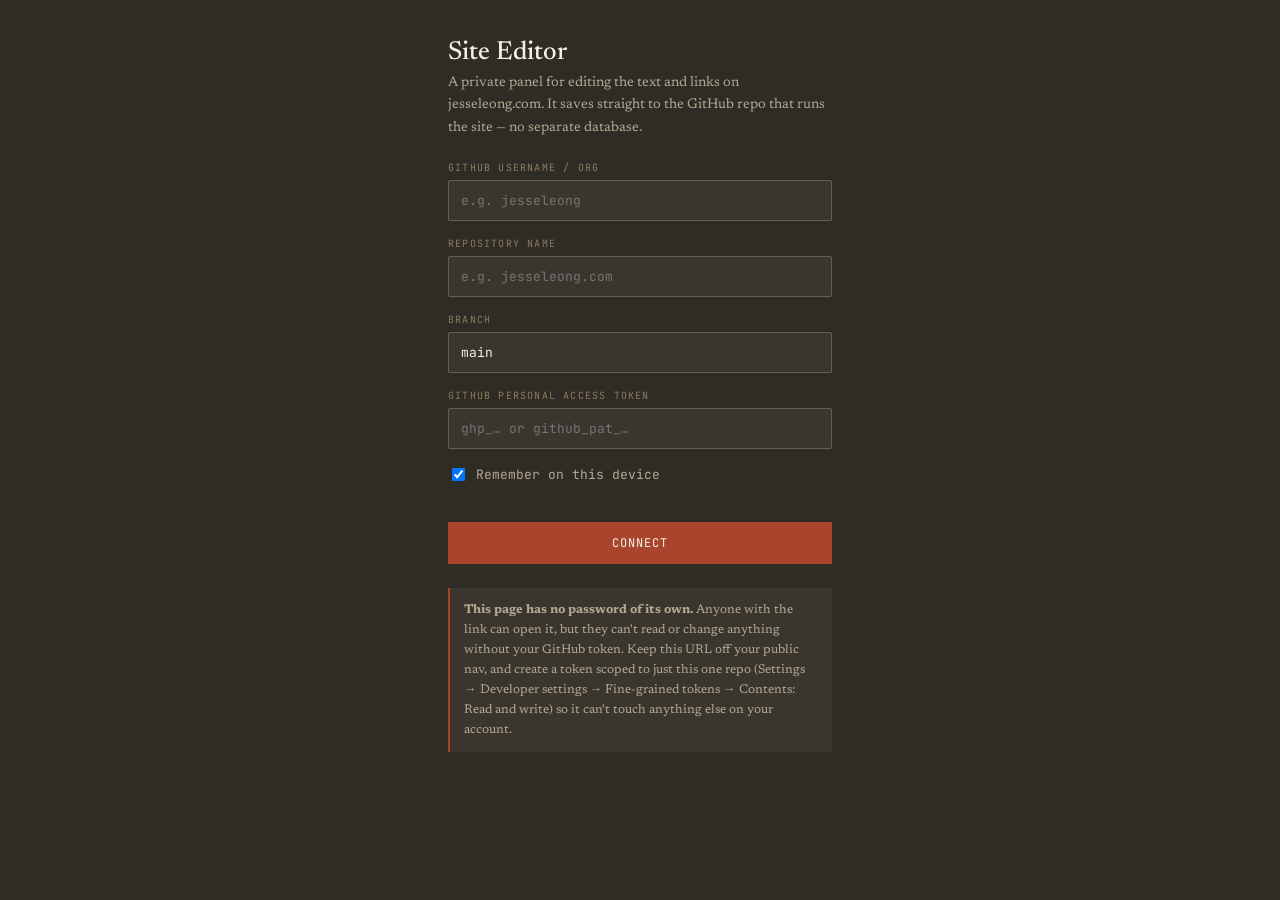
==== index.html @ 160609a4 "Add files via upload" ====
<!DOCTYPE html>
<html lang="en">
<head>
<meta charset="UTF-8">
<meta name="viewport" content="width=device-width, initial-scale=1, viewport-fit=cover">
<title>Jesse L &mdash; Site Editor</title>
<meta name="theme-color" content="#2f2c26">
<meta name="description" content="Private admin panel for jesseleong.com">
<meta name="robots" content="noindex, nofollow">

<link rel="manifest" href="manifest.webmanifest">
<link rel="apple-touch-icon" href="apple-touch-icon.png">
<link rel="icon" href="icon-192.png">
<meta name="apple-mobile-web-app-capable" content="yes">
<meta name="apple-mobile-web-app-status-bar-style" content="black-translucent">
<meta name="apple-mobile-web-app-title" content="Site Editor">

<link href="https://fonts.googleapis.com/css2?family=JetBrains+Mono:wght@400;500;600&family=Newsreader:ital,wght@0,400;0,500;1,400;1,500&display=swap" rel="stylesheet">

<style>
  :root{
    --ink:#f3efe4;
    --paper:#2f2c26;
    --paper-raised:#3a362e;
    --crimson:#a8452c;
    --stone:#8c7b60;
    --line:rgba(243,239,228,0.12);
    --line-strong:rgba(243,239,228,0.22);
    --muted:#b3a892;
    --good:#7a9a6b;
    --bad:#c1543a;
  }
  *{box-sizing:border-box;}
  html,body{margin:0; padding:0;}
  body{
    background:var(--paper);
    color:var(--ink);
    font-family:'Newsreader', serif;
    -webkit-font-smoothing:antialiased;
    padding-bottom:calc(48px + env(safe-area-inset-bottom));
  }
  .mono{font-family:'JetBrains Mono', monospace; letter-spacing:0.03em;}

  header{
    position:sticky; top:0; z-index:20;
    background:var(--paper);
    border-bottom:1px solid var(--line-strong);
    padding:calc(14px + env(safe-area-inset-top)) 18px 14px;
    display:flex; align-items:center; justify-content:space-between; gap:12px;
  }
  header .brand{
    font-size:15px; letter-spacing:0.02em;
  }
  header .brand small{
    display:block; font-family:'JetBrains Mono', monospace; font-size:10px;
    letter-spacing:0.14em; text-transform:uppercase; color:var(--stone); margin-top:2px;
  }
  #publishBtn{
    font-family:'JetBrains Mono', monospace; font-size:11px; letter-spacing:0.08em;
    text-transform:uppercase; background:var(--crimson); color:var(--ink);
    border:none; padding:11px 16px; cursor:pointer; white-space:nowrap;
  }
  #publishBtn:disabled{opacity:0.4; cursor:default;}
  #publishBtn.dirty{box-shadow:0 0 0 2px rgba(168,69,44,0.4);}

  main{max-width:640px; margin:0 auto; padding:20px 18px 40px;}

  .statusbar{
    font-family:'JetBrains Mono', monospace; font-size:11px; color:var(--muted);
    padding:10px 18px; border-bottom:1px solid var(--line);
    display:flex; align-items:center; gap:8px; flex-wrap:wrap;
  }
  .dot{width:7px; height:7px; border-radius:50%; background:var(--stone); flex:0 0 auto;}
  .dot.ok{background:var(--good);}
  .dot.err{background:var(--bad);}
  .statusbar a{color:var(--muted);}

  /* connect screen */
  #connect{max-width:420px; margin:40px auto; padding:0 18px;}
  #connect h1{font-size:26px; font-weight:500; margin:0 0 6px;}
  #connect p{color:var(--muted); font-size:14px; line-height:1.6; margin:0 0 22px;}
  label{display:block; font-family:'JetBrains Mono', monospace; font-size:10px;
    letter-spacing:0.12em; text-transform:uppercase; color:var(--stone); margin:16px 0 6px;}
  input[type=text], input[type=password], textarea{
    width:100%; background:var(--paper-raised); border:1px solid var(--line-strong);
    color:var(--ink); font-family:'JetBrains Mono', monospace; font-size:13px;
    padding:11px 12px; border-radius:2px;
  }
  input:focus, textarea:focus{outline:none; border-color:var(--crimson);}
  textarea{font-family:'Newsreader', serif; font-size:15px; line-height:1.5; resize:vertical; min-height:70px;}
  .checkrow{display:flex; align-items:center; gap:8px; margin:16px 0;}
  .checkrow label{margin:0; text-transform:none; letter-spacing:0; font-size:13px; color:var(--muted);}
  .btn-primary{
    width:100%; font-family:'JetBrains Mono', monospace; font-size:12px; letter-spacing:0.08em;
    text-transform:uppercase; background:var(--crimson); color:var(--ink);
    border:none; padding:13px 16px; cursor:pointer; margin-top:22px;
  }
  .btn-primary:disabled{opacity:0.5;}
  .btn-ghost{
    width:100%; font-family:'JetBrains Mono', monospace; font-size:11px; letter-spacing:0.06em;
    background:transparent; color:var(--muted); border:1px solid var(--line-strong);
    padding:10px 16px; cursor:pointer; margin-top:10px;
  }
  .notice{
    font-size:12.5px; line-height:1.6; color:var(--muted); background:var(--paper-raised);
    border-left:2px solid var(--crimson); padding:12px 14px; margin-top:24px;
  }
  .connect-error{color:var(--bad); font-size:12.5px; margin-top:10px; font-family:'JetBrains Mono', monospace; display:none;}

  /* editor sections */
  details{border-bottom:1px solid var(--line); padding:16px 0;}
  details:first-of-type{padding-top:0;}
  summary{
    cursor:pointer; list-style:none; display:flex; align-items:center; justify-content:space-between;
    font-size:19px; font-weight:500;
  }
  summary::-webkit-details-marker{display:none;}
  summary .eyebrow{
    font-family:'JetBrains Mono', monospace; font-size:10px; letter-spacing:0.14em;
    text-transform:uppercase; color:var(--crimson); display:block; margin-bottom:4px;
  }
  summary .chev{font-family:'JetBrains Mono', monospace; color:var(--stone); font-size:14px; transition:transform .2s;}
  details[open] summary .chev{transform:rotate(90deg);}

  .field{margin-bottom:14px;}
  .field .flabel{
    font-family:'JetBrains Mono', monospace; font-size:10px; letter-spacing:0.1em;
    text-transform:uppercase; color:var(--stone); margin-bottom:6px; display:block;
  }
  .item-block{
    border:1px solid var(--line); padding:14px; margin:14px 0; background:rgba(243,239,228,0.02);
  }
  .item-block .item-title{
    font-family:'JetBrains Mono', monospace; font-size:11px; letter-spacing:0.08em;
    color:var(--muted); margin-bottom:10px; text-transform:uppercase;
  }
  .two-col{display:grid; grid-template-columns:1fr 1fr; gap:10px;}
  @media (max-width:480px){.two-col{grid-template-columns:1fr;}}

  .hint{font-size:11.5px; color:var(--muted); margin-top:20px; line-height:1.6;}
  .hint a{color:var(--ink);}

  #toast{
    position:fixed; left:50%; bottom:calc(20px + env(safe-area-inset-bottom));
    transform:translate(-50%, 20px); opacity:0;
    background:var(--ink); color:var(--paper); font-family:'JetBrains Mono', monospace;
    font-size:12px; padding:12px 18px; border-radius:2px; transition:all .25s; z-index:50;
    max-width:90vw; text-align:center;
  }
  #toast.show{transform:translate(-50%,0); opacity:1;}
  #toast.err{background:var(--bad); color:var(--ink);}

  .hidden{display:none !important;}
</style>
</head>
<body>

<div id="connect">
  <h1>Site Editor</h1>
  <p>A private panel for editing the text and links on jesseleong.com. It saves straight to the GitHub repo that runs the site &mdash; no separate database.</p>

  <label for="tOwner">GitHub username / org</label>
  <input type="text" id="tOwner" autocomplete="off" autocapitalize="off" spellcheck="false" placeholder="e.g. jesseleong">

  <label for="tRepo">Repository name</label>
  <input type="text" id="tRepo" autocomplete="off" autocapitalize="off" spellcheck="false" placeholder="e.g. jesseleong.com">

  <label for="tBranch">Branch</label>
  <input type="text" id="tBranch" autocomplete="off" autocapitalize="off" spellcheck="false" value="main">

  <label for="tToken">GitHub personal access token</label>
  <input type="password" id="tToken" autocomplete="off" spellcheck="false" placeholder="ghp_&hellip; or github_pat_&hellip;">

  <div class="checkrow">
    <input type="checkbox" id="tRemember" checked>
    <label for="tRemember">Remember on this device</label>
  </div>

  <button class="btn-primary" id="connectBtn">Connect</button>
  <div class="connect-error" id="connectError"></div>

  <div class="notice">
    <strong>This page has no password of its own.</strong> Anyone with the link can open it, but they can't read or change anything without your GitHub token. Keep this URL off your public nav, and create a token scoped to just this one repo (Settings &rarr; Developer settings &rarr; Fine-grained tokens &rarr; Contents: Read and write) so it can't touch anything else on your account.
  </div>
</div>

<header id="appHeader" class="hidden">
  <div class="brand">Site Editor<small id="repoLabel"></small></div>
  <button id="publishBtn" disabled>Publish</button>
</header>
<div class="statusbar hidden" id="statusbar">
  <span class="dot" id="statusDot"></span>
  <span id="statusText">Loading&hellip;</span>
  <span style="margin-left:auto"><a href="https://jesseleong.com/" target="_blank" rel="noopener">View live site &rarr;</a></span>
</div>

<main id="editor" class="hidden"></main>

<div id="toast"></div>

<script src="fields.js"></script>
<script src="app.js"></script>
</body>
</html>
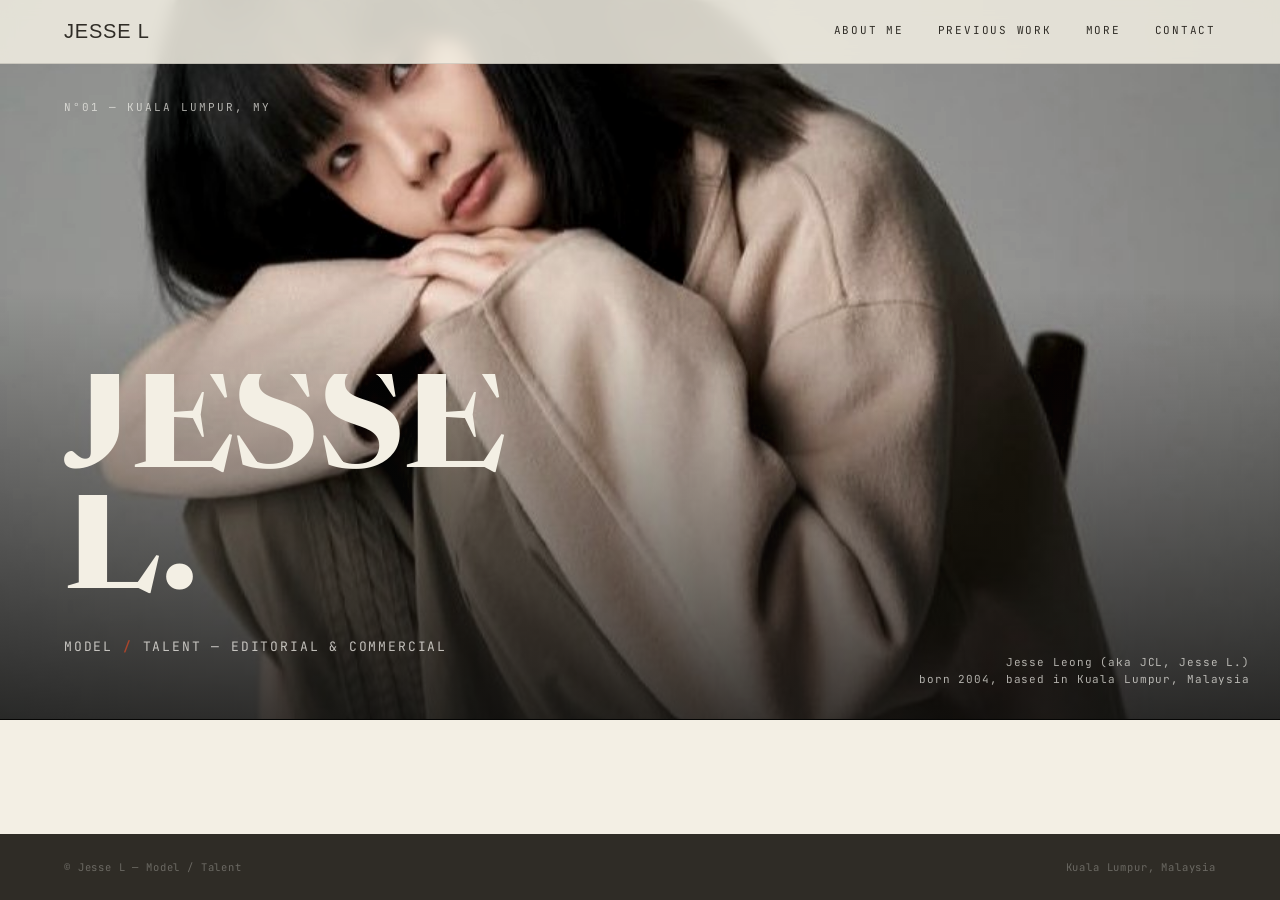
==== commit 9d0d7c95: "Add files via upload" ====
--- a/index.html
+++ b/index.html
@@ -2,203 +2,839 @@
 <html lang="en">
 <head>
 <meta charset="UTF-8">
-<meta name="viewport" content="width=device-width, initial-scale=1, viewport-fit=cover">
-<title>Jesse L &mdash; Site Editor</title>
-<meta name="theme-color" content="#2f2c26">
-<meta name="description" content="Private admin panel for jesseleong.com">
-<meta name="robots" content="noindex, nofollow">
-
-<link rel="manifest" href="manifest.webmanifest">
-<link rel="apple-touch-icon" href="apple-touch-icon.png">
-<link rel="icon" href="icon-192.png">
-<meta name="apple-mobile-web-app-capable" content="yes">
-<meta name="apple-mobile-web-app-status-bar-style" content="black-translucent">
-<meta name="apple-mobile-web-app-title" content="Site Editor">
-
-<link href="https://fonts.googleapis.com/css2?family=JetBrains+Mono:wght@400;500;600&family=Newsreader:ital,wght@0,400;0,500;1,400;1,500&display=swap" rel="stylesheet">
-
+<meta name="viewport" content="width=device-width, initial-scale=1.0, viewport-fit=cover">
+<title>Jesse L — Model / Talent</title>
+<link rel="preconnect" href="https://fonts.googleapis.com">
+<link rel="preconnect" href="https://fonts.gstatic.com" crossorigin>
+<link href="https://fonts.googleapis.com/css2?family=Anton&family=JetBrains+Mono:wght@400;500;600&family=Newsreader:ital,wght@0,400;0,500;1,400;1,500&display=swap" rel="stylesheet">
 <style>
   :root{
     --ink:#f3efe4;
+    --ink-2:#eae3d3;
     --paper:#2f2c26;
-    --paper-raised:#3a362e;
+    --paper-dim:#6f6a5c;
     --crimson:#a8452c;
     --stone:#8c7b60;
-    --line:rgba(243,239,228,0.12);
-    --line-strong:rgba(243,239,228,0.22);
-    --muted:#b3a892;
-    --good:#7a9a6b;
-    --bad:#c1543a;
-  }
-  *{box-sizing:border-box;}
-  html,body{margin:0; padding:0;}
+    --line:rgba(47,44,38,0.14);
+    --line-strong:rgba(47,44,38,0.26);
+    --muted:#948d7c;
+    --ease:cubic-bezier(.22,.61,.36,1);
+  }
+  *{margin:0;padding:0;box-sizing:border-box;}
+  html{scroll-behavior:smooth;}
+  section[id]{scroll-margin-top:90px;}
   body{
+    background:var(--ink);
+    color:var(--paper);
+    font-family:'Newsreader', serif;
+    overflow-x:hidden;
+    -webkit-font-smoothing:antialiased;
+    /* 短页面时最后一个区块撑满屏幕，手机上不会露出底部空白 */
+    min-height:100vh;
+    display:flex;
+    flex-direction:column;
+  }
+  body > section:last-of-type:not(.hero){flex:1 0 auto;}
+  ::selection{background:var(--crimson);color:var(--ink);}
+
+  a{color:inherit;text-decoration:none;}
+  img{display:block;max-width:100%;}
+
+  .mono{font-family:'JetBrains Mono', monospace; letter-spacing:0.03em;}
+  .display{font-family:'Anton', sans-serif; text-transform:uppercase; font-weight:400;}
+
+  .eyebrow{
+    font-family:'JetBrains Mono', monospace;
+    font-size:11px;
+    letter-spacing:0.22em;
+    text-transform:uppercase;
+    color:var(--stone);
+    display:flex;
+    align-items:center;
+    gap:10px;
+  }
+  .eyebrow::before{
+    content:"";
+    width:22px;height:1px;background:var(--stone);
+    display:inline-block;
+  }
+
+  /* ---------- NAV ---------- */
+  header{
+    position:fixed; top:0; left:0; right:0; z-index:100;
+    display:flex; align-items:center; justify-content:space-between;
+    padding:20px 5vw;
+    background:rgba(243,239,228,0.86);
+    backdrop-filter:blur(8px);
+    -webkit-backdrop-filter:blur(8px);
+    border-bottom:1px solid var(--line);
+  }
+  .logo{
+    font-family:'Anton', sans-serif;
+    font-size:20px;
+    letter-spacing:0.04em;
+    color:var(--paper);
+  }
+  nav{display:flex; gap:34px;}
+  nav a{
+    font-family:'JetBrains Mono', monospace;
+    font-size:11px;
+    letter-spacing:0.16em;
+    text-transform:uppercase;
+    color:var(--paper);
+    padding-bottom:3px;
+    border-bottom:1px solid transparent;
+    transition:border-color .3s var(--ease);
+  }
+  nav a:hover{border-color:var(--paper);}
+  .nav-toggle{display:none;}
+
+  /* ---------- HERO ---------- */
+  .hero{
+    position:relative;
+    min-height:100vh;
+    border-bottom:1px solid var(--line);
+    background:#000;
+    overflow:hidden;
+  }
+  .hero-text{
+    position:absolute; inset:0;
+    display:flex;
+    flex-direction:column;
+    justify-content:flex-end;
+    padding:0 5vw 100px;
+    z-index:3;
+  }
+  .hero-frame-tag{
+    position:absolute;
+    top:100px; left:5vw;
+    font-family:'JetBrains Mono', monospace;
+    font-size:11px;
+    letter-spacing:0.18em;
+    color:rgba(244,242,236,0.7);
+    opacity:0;
+    z-index:3;
+  }
+  .hero h1{
+    font-size:clamp(56px, 11vw, 148px);
+    line-height:0.86;
+    letter-spacing:-0.01em;
+    color:var(--ink);
+  }
+  .hero h1 span{
+    display:block;
+    overflow:hidden;
+  }
+  .hero h1 span em{
+    display:block;
+    font-style:normal;
+    transform:translateY(110%);
+    transition:transform 1s var(--ease);
+  }
+  .hero .role{
+    margin-top:22px;
+    font-family:'JetBrains Mono', monospace;
+    font-size:13px;
+    letter-spacing:0.14em;
+    text-transform:uppercase;
+    color:rgba(244,242,236,0.75);
+    opacity:0;
+    transform:translateY(14px);
+    transition:opacity .8s var(--ease) .6s, transform .8s var(--ease) .6s;
+  }
+  .hero .role b{color:var(--crimson); font-weight:600;}
+  .hero.loaded .role{opacity:1; transform:none;}
+  .hero.loaded .hero-frame-tag{opacity:1; transition:opacity 1s var(--ease) 1.1s;}
+  .hero.loaded h1 span em{transform:translateY(0);}
+
+  .hero-media{
+    position:absolute; inset:0;
+    overflow:hidden;
+    background:#000;
+  }
+  .hero-media img{
+    position:absolute; inset:0;
+    width:100%; height:100%; object-fit:cover;
+    object-position:center 20%;
+    transform:scale(1.1);
+    filter:grayscale(12%) contrast(1.03);
+    opacity:0;
+    transition:opacity 1.4s ease, transform 7s ease-out;
+  }
+  .hero-media img.is-active{opacity:1; transform:scale(1); z-index:1;}
+  .hero-media::after{
+    content:"";
+    position:absolute; inset:0;
+    background:linear-gradient(180deg, rgba(14,14,13,0) 40%, rgba(14,14,13,0.78) 100%);
+    pointer-events:none;
+    z-index:2;
+  }
+  .hero-caption{
+    position:absolute; bottom:30px; right:30px;
+    font-family:'JetBrains Mono', monospace;
+    font-size:11px; letter-spacing:0.08em; line-height:1.6;
+    color:rgba(244,242,236,0.7);
+    text-align:right;
+    z-index:3;
+  }
+
+  .scroll-cue{
+    position:absolute; bottom:34px; left:5vw;
+    display:flex; align-items:center; gap:10px;
+    font-family:'JetBrains Mono', monospace;
+    font-size:10px; letter-spacing:0.18em; text-transform:uppercase;
+    color:var(--muted);
+  }
+  .scroll-cue .line{
+    width:1px; height:34px; background:var(--line-strong);
+    position:relative; overflow:hidden;
+  }
+  .scroll-cue .line::after{
+    content:""; position:absolute; top:-100%; left:0; width:100%; height:100%;
+    background:var(--crimson);
+    animation:scrollpulse 2.2s ease-in-out infinite;
+  }
+  @keyframes scrollpulse{
+    0%{top:-100%;} 60%{top:100%;} 100%{top:100%;}
+  }
+
+  /* ---------- SECTION shell ---------- */
+  section{
+    padding:150px 5vw;
+    position:relative;
+    border-bottom:1px solid var(--line);
+  }
+  .reveal{
+    opacity:0; transform:translateY(28px);
+    transition:opacity .9s var(--ease), transform .9s var(--ease);
+  }
+  .reveal.in{opacity:1; transform:none;}
+
+  .section-head{
+    display:flex; justify-content:space-between; align-items:flex-end;
+    margin-bottom:64px; gap:40px; flex-wrap:wrap;
+  }
+  .section-head h2{
+    font-family:'Anton', sans-serif;
+    font-size:clamp(38px, 5vw, 64px);
+    line-height:1;
+    text-transform:uppercase;
+    margin-top:14px;
+  }
+  .section-head p{
+    max-width:340px;
+    font-family:'JetBrains Mono', monospace;
+    font-size:12px; line-height:1.7; color:var(--muted);
+  }
+
+  /* ---------- ABOUT ---------- */
+  .about-grid{
+    display:grid;
+    grid-template-columns:0.85fr 1.15fr;
+    gap:70px;
+    align-items:start;
+  }
+  .about-portrait{
+    position:relative;
+    aspect-ratio:3/4;
+    overflow:hidden;
+    background:#000;
+  }
+  .about-portrait img{
+    width:100%; height:100%; object-fit:cover;
+    filter:grayscale(10%);
+  }
+  .about-portrait .corner{
+    position:absolute; width:22px; height:22px;
+    border:1px solid var(--paper); opacity:.7;
+  }
+  .about-portrait .tl{top:14px; left:14px; border-right:none; border-bottom:none;}
+  .about-portrait .br{bottom:14px; right:14px; border-left:none; border-top:none;}
+
+  .about-copy p{
+    font-size:20px;
+    line-height:1.65;
+    color:var(--paper);
+    font-weight:400;
+    max-width:56ch;
+  }
+  .about-copy p + p{margin-top:22px;}
+  .about-copy .drop{
+    font-family:'Anton', sans-serif;
+    font-size:60px;
+    float:left;
+    line-height:0.8;
+    padding-right:10px;
+    padding-top:6px;
+    color:var(--crimson);
+  }
+
+  .stat-card{
+    margin-top:52px;
+    border-top:1px solid var(--line-strong);
+  }
+  .stat-row{
+    display:flex; justify-content:space-between;
+    padding:16px 0;
+    border-bottom:1px solid var(--line);
+    font-family:'JetBrains Mono', monospace;
+  }
+  .stat-row .k{font-size:11px; letter-spacing:0.16em; text-transform:uppercase; color:var(--muted);}
+  .stat-row .v{font-size:15px; color:var(--paper); font-weight:500;}
+  .stat-card-label{
+    font-family:'JetBrains Mono', monospace;
+    font-size:11px; letter-spacing:0.16em; text-transform:uppercase;
+    color:var(--stone); margin-bottom:2px;
+  }
+
+  /* ---------- PORTFOLIO SERIES ---------- */
+  .series{margin-bottom:130px;}
+  .series:last-child{margin-bottom:0;}
+  .series-head{
+    display:flex; align-items:baseline; gap:22px; margin-bottom:34px;
+    flex-wrap:wrap;
+  }
+  .series-num{
+    font-family:'JetBrains Mono', monospace;
+    font-size:13px; color:var(--crimson); letter-spacing:0.1em;
+  }
+  .series-title{
+    font-family:'Anton', sans-serif;
+    font-size:clamp(26px,3.4vw,40px);
+    text-transform:uppercase;
+  }
+  .series-desc{
+    font-family:'JetBrains Mono', monospace;
+    font-size:12px; color:var(--muted); max-width:420px; margin-left:auto;
+    line-height:1.6;
+  }
+
+  .gallery{
+    display:grid;
+    gap:14px;
+  }
+  .g3{grid-template-columns:repeat(3,1fr);}
+  .g4{grid-template-columns:repeat(4,1fr);}
+  .g2{grid-template-columns:repeat(2,1fr);}
+
+  .frame{
+    position:relative;
+    overflow:hidden;
+    background:#000;
+    cursor:pointer;
+  }
+  .frame img{
+    width:100%; height:100%; object-fit:cover;
+    transition:transform 1s var(--ease), filter .6s ease;
+    filter:saturate(0.94);
+  }
+  .frame:hover img{transform:scale(1.045); filter:saturate(1.05);}
+  .frame .fnum{
+    position:absolute; bottom:12px; left:12px;
+    font-family:'JetBrains Mono', monospace;
+    font-size:10px; letter-spacing:0.1em; color:var(--paper);
+    opacity:0; transform:translateY(6px);
+    transition:opacity .35s ease, transform .35s ease;
+    background:rgba(14,14,13,0.55);
+    padding:4px 8px;
+  }
+  .frame:hover .fnum{opacity:1; transform:none;}
+  .frame .corner-mark{
+    position:absolute; inset:10px; pointer-events:none;
+    opacity:0; transition:opacity .35s ease;
+  }
+  .frame:hover .corner-mark{opacity:1;}
+  .corner-mark span{position:absolute; width:14px; height:14px; border:1px solid rgba(244,242,236,0.85);}
+  .corner-mark .c1{top:0;left:0;border-right:none;border-bottom:none;}
+  .corner-mark .c2{top:0;right:0;border-left:none;border-bottom:none;}
+  .corner-mark .c3{bottom:0;left:0;border-right:none;border-top:none;}
+  .corner-mark .c4{bottom:0;right:0;border-left:none;border-top:none;}
+
+  .tall{grid-row:span 2;}
+
+  /* ---------- BEYOND ---------- */
+  .beyond-list{border-top:1px solid var(--line-strong);}
+
+  .credit-strip{margin-top:44px; border-top:1px solid var(--line-strong); padding-top:44px;}
+  .credit-strip:first-of-type{margin-top:20px;}
+  .credit-grid{display:grid; grid-template-columns:360px 1fr; gap:52px; align-items:center;}
+  .credit-grid .frame{aspect-ratio:1/1;}
+  .credit-grid .series-title{font-size:30px; line-height:1.1;}
+  .credit-grid p{font-size:12.5px; color:var(--muted); margin-top:14px; max-width:52ch; line-height:1.75;}
+  .beyond-item{
+    display:grid;
+    grid-template-columns:70px 1fr 1.4fr;
+    gap:30px;
+    padding:30px 0;
+    border-bottom:1px solid var(--line);
+    align-items:baseline;
+    transition:background .3s ease;
+  }
+  .beyond-item:hover{background:rgba(244,242,236,0.03);}
+  .beyond-item .idx{font-family:'JetBrains Mono', monospace; color:var(--crimson); font-size:13px;}
+  .beyond-item h3{
+    font-family:'Anton', sans-serif; font-size:22px; text-transform:uppercase;
+    letter-spacing:0.01em;
+  }
+  .beyond-item p{
+    font-family:'JetBrains Mono', monospace; font-size:12.5px; line-height:1.7; color:var(--muted);
+    max-width:52ch;
+  }
+  .beyond-link{
+    display:inline-block; margin-top:10px;
+    font-family:'JetBrains Mono', monospace; font-size:11.5px; letter-spacing:0.04em;
+    color:var(--crimson); border-bottom:1px solid transparent;
+  }
+  .beyond-item.has-bg{
+    position:relative;
+    padding:30px 24px;
+    overflow:hidden;
+  }
+  .beyond-item.has-bg::before{
+    content:"";
+    position:absolute; inset:0;
+    background-image:var(--bg-img);
+    background-size:cover;
+    background-position:center 20%;
+    opacity:0.9;
+    z-index:0;
+  }
+  .beyond-item.has-bg::after{
+    content:"";
+    position:absolute; inset:0;
+    background:linear-gradient(90deg, rgba(243,239,228,0.97) 0%, rgba(243,239,228,0.86) 38%, rgba(243,239,228,0.4) 72%, rgba(243,239,228,0.16) 100%);
+    z-index:0;
+  }
+  .beyond-item.has-bg.flat-fade::before{opacity:0.3;}
+  .beyond-item.has-bg.flat-fade::after{background:rgba(243,239,228,0.4);}
+  .beyond-item.has-bg > *{position:relative; z-index:1;}
+  .beyond-item.has-bg h3,
+  .beyond-item.has-bg .idx,
+  .beyond-item.has-bg .beyond-desc p{
+    text-shadow:0 1px 4px rgba(243,239,228,0.9), 0 0 10px rgba(243,239,228,0.6);
+    color:var(--paper);
+  }
+  .bg-credit{
+    position:absolute; bottom:12px; right:16px;
+    font-family:'JetBrains Mono', monospace; font-size:10px; letter-spacing:0.06em;
+    color:var(--paper-dim);
+    text-shadow:0 1px 4px rgba(0,0,0,0.7);
+    z-index:1;
+  }
+  .beyond-link:hover{border-color:var(--crimson);}
+  .beyond-link + .beyond-link{margin-left:16px;}
+
+  /* ---------- CONTACT ---------- */
+  .contact{
     background:var(--paper);
     color:var(--ink);
-    font-family:'Newsreader', serif;
-    -webkit-font-smoothing:antialiased;
-    padding-bottom:calc(48px + env(safe-area-inset-bottom));
-  }
-  .mono{font-family:'JetBrains Mono', monospace; letter-spacing:0.03em;}
-
-  header{
-    position:sticky; top:0; z-index:20;
+    border-bottom:none;
+  }
+  .contact .eyebrow{color:var(--crimson);}
+  .contact .eyebrow::before{background:var(--crimson);}
+  .contact h2{
+    font-family:'Anton', sans-serif;
+    font-size:clamp(46px, 8vw, 108px);
+    line-height:0.92;
+    text-transform:uppercase;
+    margin:20px 0 60px;
+    max-width:14ch;
+  }
+  .contact-links{
+    display:grid;
+    grid-template-columns:repeat(3,1fr);
+    gap:1px;
+    background:rgba(14,14,13,0.14);
+    border-top:1px solid rgba(14,14,13,0.14);
+  }
+  .contact-link{
     background:var(--paper);
-    border-bottom:1px solid var(--line-strong);
-    padding:calc(14px + env(safe-area-inset-top)) 18px 14px;
-    display:flex; align-items:center; justify-content:space-between; gap:12px;
-  }
-  header .brand{
-    font-size:15px; letter-spacing:0.02em;
-  }
-  header .brand small{
-    display:block; font-family:'JetBrains Mono', monospace; font-size:10px;
-    letter-spacing:0.14em; text-transform:uppercase; color:var(--stone); margin-top:2px;
-  }
-  #publishBtn{
-    font-family:'JetBrains Mono', monospace; font-size:11px; letter-spacing:0.08em;
-    text-transform:uppercase; background:var(--crimson); color:var(--ink);
-    border:none; padding:11px 16px; cursor:pointer; white-space:nowrap;
-  }
-  #publishBtn:disabled{opacity:0.4; cursor:default;}
-  #publishBtn.dirty{box-shadow:0 0 0 2px rgba(168,69,44,0.4);}
-
-  main{max-width:640px; margin:0 auto; padding:20px 18px 40px;}
-
-  .statusbar{
-    font-family:'JetBrains Mono', monospace; font-size:11px; color:var(--muted);
-    padding:10px 18px; border-bottom:1px solid var(--line);
-    display:flex; align-items:center; gap:8px; flex-wrap:wrap;
-  }
-  .dot{width:7px; height:7px; border-radius:50%; background:var(--stone); flex:0 0 auto;}
-  .dot.ok{background:var(--good);}
-  .dot.err{background:var(--bad);}
-  .statusbar a{color:var(--muted);}
-
-  /* connect screen */
-  #connect{max-width:420px; margin:40px auto; padding:0 18px;}
-  #connect h1{font-size:26px; font-weight:500; margin:0 0 6px;}
-  #connect p{color:var(--muted); font-size:14px; line-height:1.6; margin:0 0 22px;}
-  label{display:block; font-family:'JetBrains Mono', monospace; font-size:10px;
-    letter-spacing:0.12em; text-transform:uppercase; color:var(--stone); margin:16px 0 6px;}
-  input[type=text], input[type=password], textarea{
-    width:100%; background:var(--paper-raised); border:1px solid var(--line-strong);
-    color:var(--ink); font-family:'JetBrains Mono', monospace; font-size:13px;
-    padding:11px 12px; border-radius:2px;
-  }
-  input:focus, textarea:focus{outline:none; border-color:var(--crimson);}
-  textarea{font-family:'Newsreader', serif; font-size:15px; line-height:1.5; resize:vertical; min-height:70px;}
-  .checkrow{display:flex; align-items:center; gap:8px; margin:16px 0;}
-  .checkrow label{margin:0; text-transform:none; letter-spacing:0; font-size:13px; color:var(--muted);}
-  .btn-primary{
-    width:100%; font-family:'JetBrains Mono', monospace; font-size:12px; letter-spacing:0.08em;
-    text-transform:uppercase; background:var(--crimson); color:var(--ink);
-    border:none; padding:13px 16px; cursor:pointer; margin-top:22px;
-  }
-  .btn-primary:disabled{opacity:0.5;}
-  .btn-ghost{
-    width:100%; font-family:'JetBrains Mono', monospace; font-size:11px; letter-spacing:0.06em;
-    background:transparent; color:var(--muted); border:1px solid var(--line-strong);
-    padding:10px 16px; cursor:pointer; margin-top:10px;
-  }
-  .notice{
-    font-size:12.5px; line-height:1.6; color:var(--muted); background:var(--paper-raised);
-    border-left:2px solid var(--crimson); padding:12px 14px; margin-top:24px;
-  }
-  .connect-error{color:var(--bad); font-size:12.5px; margin-top:10px; font-family:'JetBrains Mono', monospace; display:none;}
-
-  /* editor sections */
-  details{border-bottom:1px solid var(--line); padding:16px 0;}
-  details:first-of-type{padding-top:0;}
-  summary{
-    cursor:pointer; list-style:none; display:flex; align-items:center; justify-content:space-between;
-    font-size:19px; font-weight:500;
-  }
-  summary::-webkit-details-marker{display:none;}
-  summary .eyebrow{
-    font-family:'JetBrains Mono', monospace; font-size:10px; letter-spacing:0.14em;
-    text-transform:uppercase; color:var(--crimson); display:block; margin-bottom:4px;
-  }
-  summary .chev{font-family:'JetBrains Mono', monospace; color:var(--stone); font-size:14px; transition:transform .2s;}
-  details[open] summary .chev{transform:rotate(90deg);}
-
-  .field{margin-bottom:14px;}
-  .field .flabel{
-    font-family:'JetBrains Mono', monospace; font-size:10px; letter-spacing:0.1em;
-    text-transform:uppercase; color:var(--stone); margin-bottom:6px; display:block;
-  }
-  .item-block{
-    border:1px solid var(--line); padding:14px; margin:14px 0; background:rgba(243,239,228,0.02);
-  }
-  .item-block .item-title{
-    font-family:'JetBrains Mono', monospace; font-size:11px; letter-spacing:0.08em;
-    color:var(--muted); margin-bottom:10px; text-transform:uppercase;
-  }
-  .two-col{display:grid; grid-template-columns:1fr 1fr; gap:10px;}
-  @media (max-width:480px){.two-col{grid-template-columns:1fr;}}
-
-  .hint{font-size:11.5px; color:var(--muted); margin-top:20px; line-height:1.6;}
-  .hint a{color:var(--ink);}
-
-  #toast{
-    position:fixed; left:50%; bottom:calc(20px + env(safe-area-inset-bottom));
-    transform:translate(-50%, 20px); opacity:0;
-    background:var(--ink); color:var(--paper); font-family:'JetBrains Mono', monospace;
-    font-size:12px; padding:12px 18px; border-radius:2px; transition:all .25s; z-index:50;
-    max-width:90vw; text-align:center;
-  }
-  #toast.show{transform:translate(-50%,0); opacity:1;}
-  #toast.err{background:var(--bad); color:var(--ink);}
-
-  .hidden{display:none !important;}
+    padding:34px 6px 34px 0;
+    display:flex; flex-direction:column; gap:10px;
+    transition:background .3s ease, padding-left .3s ease;
+  }
+  .contact-link:hover{background:rgba(196,18,48,0.06); padding-left:14px;}
+  .contact-link .k{
+    font-family:'JetBrains Mono', monospace; font-size:11px; letter-spacing:0.16em;
+    text-transform:uppercase; color:var(--crimson);
+  }
+  .contact-link .v{
+    font-family:'Newsreader', serif; font-size:19px; font-style:italic;
+    word-break:break-word;
+  }
+
+  footer{
+    padding:26px 5vw;
+    display:flex; justify-content:space-between; align-items:center;
+    background:var(--paper); color:var(--ink);
+    font-family:'JetBrains Mono', monospace; font-size:10.5px;
+    letter-spacing:0.08em; color:#6b6963;
+    flex-wrap:wrap; gap:10px;
+  }
+
+  /* ---------- FLIPBOOK (翻书式作品浏览) ---------- */
+  .flipbook-wrap{position:relative;}
+  .flipbook{
+    display:flex;
+    overflow-x:auto;
+    scroll-snap-type:x mandatory;
+    scroll-behavior:smooth;
+    -webkit-overflow-scrolling:touch;
+    scrollbar-width:none;
+    -ms-overflow-style:none;
+    padding:2px 0 4px;
+  }
+  .flipbook::-webkit-scrollbar{display:none;}
+  .flipbook > .frame{
+    flex:0 0 auto;
+    aspect-ratio:3/4 !important;
+    height:min(64vh,680px);
+    width:auto;
+    margin-right:20px;
+    scroll-snap-align:start;
+    box-shadow:-16px 0 30px -20px rgba(47,44,38,0.55);
+  }
+  .flipbook > .frame:last-child{margin-right:0;}
+  .flipbook > .frame .fnum{opacity:1; transform:none; color:var(--ink); background:rgba(14,14,13,0.55);}
+  .flipbook > .frame .corner-mark{opacity:0.5;}
+  .flip-bar{display:flex; align-items:center; gap:12px; margin-top:16px;}
+  .flip-btn{
+    width:40px; height:40px;
+    border:1px solid var(--line-strong);
+    background:transparent;
+    color:var(--paper);
+    font-family:'JetBrains Mono', monospace;
+    font-size:13px; line-height:1;
+    cursor:pointer;
+    transition:background .3s var(--ease), color .3s var(--ease), border-color .3s var(--ease), opacity .3s ease;
+  }
+  .flip-btn:hover:not(:disabled){background:var(--paper); color:var(--ink); border-color:var(--paper);}
+  .flip-btn:disabled{opacity:0.25; cursor:default;}
+  .flip-count{font-family:'JetBrains Mono', monospace; font-size:11px; letter-spacing:0.16em; color:var(--muted);}
+  .flip-hint{
+    margin-left:auto;
+    font-family:'JetBrains Mono', monospace;
+    font-size:10px; letter-spacing:0.16em; text-transform:uppercase; color:var(--stone);
+  }
+
+  @media (max-width:860px){
+    .flipbook > .frame{height:auto; width:min(520px,74vw); margin-right:14px;}
+  }
+
+  /* ---------- 首页：桌面端 16:9 幻灯片 ---------- */
+  @media (min-width:861px){
+    body.home .hero{min-height:0; height:auto; aspect-ratio:16/9;}
+    body.home .hero-text{padding-bottom:64px;}
+    body.home footer{margin-top:auto;}
+  }
+
+  /* ---------- RESPONSIVE ---------- */
+  /* 断点策略
+     ≥1440px  桌面宽屏横向
+     ≤1200px  笔电
+     ≤1024px  平板横向
+     ≤860px   平板竖屏
+     ≤640px   手机竖屏（主要目标）
+     ≤400px   小屏手机
+     横屏矮视口 / 触屏设备 单独处理
+  */
+
+  /* 视口单位兜底：手机浏览器地址栏收放时不跳动 */
+  @supports (height:100svh){
+    .hero{min-height:100svh;}
+  }
+
+  /* ===== 桌面宽屏横向 ===== */
+  @media (min-width:1440px){
+    header{padding:22px 5vw;}
+    section{padding:170px 5vw;}
+    .hero-text{padding:0 5vw 120px;}
+    .about-grid{gap:90px;}
+    .gallery{gap:18px;}
+    .beyond-item{grid-template-columns:90px 1fr 1.5fr; gap:40px;}
+    .credit-grid{grid-template-columns:400px 1fr; gap:64px;}
+    .stat-row .v{font-size:16px;}
+  }
+
+  /* ===== 笔电 ===== */
+  @media (max-width:1200px){
+    section{padding:130px 5vw;}
+    .credit-grid{grid-template-columns:300px 1fr; gap:40px;}
+    .beyond-item{grid-template-columns:60px 1fr 1.15fr; gap:26px;}
+    .about-grid{gap:52px;}
+  }
+
+  /* ===== 平板横向 ===== */
+  @media (max-width:1024px){
+    section{padding:112px 5.5vw;}
+    nav{gap:24px;}
+    .about-grid{grid-template-columns:1fr 1.1fr; gap:44px;}
+    .about-copy p{font-size:18px;}
+    .about-copy .drop{font-size:52px;}
+    .g4{grid-template-columns:repeat(3,1fr);}
+    .section-head{margin-bottom:48px;}
+    .series{margin-bottom:100px;}
+    .contact h2{margin:18px 0 44px;}
+  }
+
+  /* ===== 平板竖屏 ===== */
+  @media (max-width:860px){
+    header{padding:18px 6vw;}
+    .logo{font-size:16px;}
+    nav{gap:16px;}
+    nav a{font-size:9.5px;}
+    .hero-frame-tag{display:none;}
+    .scroll-cue{display:none;}
+    section{padding:90px 6vw;}
+    .about-grid{grid-template-columns:1fr; gap:44px;}
+    .about-portrait{max-width:460px;}
+    .g3,.g4{grid-template-columns:repeat(2,1fr);}
+    .tall{grid-row:auto;}
+    .series-desc{margin-left:0;}
+    .credit-grid{grid-template-columns:1fr; gap:26px;}
+    .credit-grid .frame{max-width:340px;}
+    .beyond-item{grid-template-columns:40px 1fr;}
+    .beyond-item .beyond-desc{grid-column:2/3; margin-top:2px;}
+    .contact-links{grid-template-columns:1fr;}
+    .contact-link:hover{padding-left:0;}
+  }
+
+  /* ===== 手机竖屏 ===== */
+  @media (max-width:640px){
+    /* 导航：Logo 一行，菜单一行，永远不会挤 */
+    header{
+      flex-direction:column;
+      align-items:center;
+      gap:10px;
+      padding:calc(12px + env(safe-area-inset-top)) 6vw 12px;
+    }
+    .logo{font-size:15px; letter-spacing:0.08em;}
+    nav{
+      gap:0;
+      width:100%;
+      justify-content:space-between;
+      max-width:none;
+    }
+    nav a{font-size:9px; letter-spacing:0.05em; padding-bottom:2px; white-space:nowrap;}
+    .flipbook > .frame{height:auto; width:min(520px,80vw); margin-right:12px;}
+    .flip-hint{display:none;}
+    .flip-btn{width:36px; height:36px;}
+    section[id]{scroll-margin-top:104px;}
+
+    /* 主视觉 */
+    .hero{min-height:88vh;}
+    .hero-text{
+      padding:0 6vw calc(64px + env(safe-area-inset-bottom));
+      justify-content:flex-end;
+    }
+    .hero h1{font-size:clamp(48px,17vw,86px); line-height:0.9;}
+    .hero .role{margin-top:16px; font-size:11px; letter-spacing:0.1em; line-height:1.6;}
+    .hero-media img{object-position:center 22%;}
+    .hero-caption{
+      bottom:auto; top:calc(88px + env(safe-area-inset-top));
+      right:6vw; left:6vw;
+      text-align:right; font-size:9.5px; line-height:1.5;
+      max-width:none;
+    }
+
+    /* 区块与标题 */
+    section{padding:68px 6vw;}
+    /* 非首页主视觉的页面：首个区块要避开固定导航 */
+    body > section:first-of-type:not(.hero){padding-top:118px;}
+    .section-head{margin-bottom:34px; gap:18px;}
+    .section-head h2{font-size:clamp(30px,9vw,44px); margin-top:10px;}
+    .section-head p{max-width:none; font-size:11.5px; line-height:1.75;}
+    .eyebrow{font-size:10px; letter-spacing:0.18em;}
+    .eyebrow::before{width:16px;}
+
+    /* 关于 */
+    .about-grid{gap:32px;}
+    .about-portrait{max-width:100%;}
+    .about-copy p{font-size:16.5px; line-height:1.72; max-width:none;}
+    .about-copy p + p{margin-top:18px;}
+    .about-copy .drop{font-size:44px; padding-right:8px; padding-top:4px;}
+
+    /* 数据表 */
+    .stat-card{margin-top:36px;}
+    .stat-row{padding:13px 0; gap:14px; align-items:baseline;}
+    .stat-row .k{font-size:10px; letter-spacing:0.12em; flex:0 0 auto;}
+    .stat-row .v{font-size:13.5px; text-align:right;}
+
+    /* 作品集 */
+    .series{margin-bottom:64px;}
+    .series-head{gap:10px; margin-bottom:20px; align-items:baseline;}
+    .series-num{font-size:11px;}
+    .series-title{font-size:clamp(22px,6.4vw,30px);}
+    .series-desc{font-size:11.5px; max-width:none; width:100%; line-height:1.7;}
+    .gallery{gap:10px;}
+    .g2{grid-template-columns:1fr;}
+    .g3,.g4{grid-template-columns:repeat(2,1fr);}
+    .frame .corner-mark{inset:7px;}
+    .corner-mark span{width:10px; height:10px;}
+    .frame .fnum{font-size:9px; bottom:8px; left:8px; padding:3px 6px;}
+
+    /* 幕后 / 更多 */
+    .credit-strip{margin-top:34px; padding-top:34px;}
+    .credit-grid{gap:20px;}
+    .credit-grid .frame{max-width:100%;}
+    .credit-grid .series-title{font-size:24px;}
+    .credit-grid p{font-size:12px; max-width:none;}
+
+    .beyond-item{
+      grid-template-columns:1fr;
+      gap:8px;
+      padding:26px 0;
+    }
+    .beyond-item .idx{font-size:11px;}
+    .beyond-item h3{font-size:19px; line-height:1.25;}
+    .beyond-item p{font-size:12px; max-width:none; line-height:1.75;}
+    .beyond-item .beyond-desc{grid-column:auto; margin-top:6px;}
+    .beyond-item.has-bg{padding:26px 18px;}
+    /* 竖屏时文字整块盖在图上，横向渐变换成整体压暗，保证可读 */
+    .beyond-item.has-bg::before{background-position:center 28%; opacity:0.85;}
+    .beyond-item.has-bg::after{
+      background:linear-gradient(180deg,
+        rgba(243,239,228,0.95) 0%,
+        rgba(243,239,228,0.9) 55%,
+        rgba(243,239,228,0.62) 100%);
+    }
+    .beyond-item.has-bg.flat-fade::after{background:rgba(243,239,228,0.86);}
+    .bg-credit{font-size:9px; bottom:8px; right:10px;}
+    .beyond-link{font-size:11px; margin-top:12px;}
+    .beyond-link + .beyond-link{margin-left:0; margin-top:8px; display:block;}
+
+    /* 联系 */
+    .contact h2{font-size:clamp(34px,11vw,56px); margin:16px 0 34px; max-width:none;}
+    .contact-link{padding:24px 0;}
+    .contact-link .k{font-size:10px;}
+    .contact-link .v{font-size:16.5px;}
+
+    footer{
+      padding:22px 6vw calc(22px + env(safe-area-inset-bottom));
+      flex-direction:column;
+      align-items:flex-start;
+      gap:6px;
+      font-size:10px;
+    }
+  }
+
+  /* ===== 小屏手机 ===== */
+  @media (max-width:400px){
+    nav{max-width:none;}
+    nav a{font-size:8px; letter-spacing:0.03em;}
+    section{padding:58px 6.5vw;}
+    .hero h1{font-size:clamp(42px,16vw,68px);}
+    .gallery{gap:8px;}
+    .stat-row .k{font-size:9.5px;}
+    .stat-row .v{font-size:12.5px;}
+    .about-copy p{font-size:16px;}
+  }
+
+  /* ===== 手机横放（矮视口） ===== */
+  @media (orientation:landscape) and (max-height:520px){
+    header{flex-direction:row; padding:12px 5vw; gap:0;}
+    nav{width:auto; max-width:none; gap:18px; justify-content:flex-end;}
+    section[id]{scroll-margin-top:70px;}
+    .hero{min-height:100vh;}
+    .hero-text{padding:0 5vw 44px;}
+    .hero h1{font-size:clamp(40px,9vw,72px);}
+    .hero-caption{position:absolute; top:auto; bottom:18px; left:auto; right:5vw;}
+    section{padding:56px 5vw;}
+    body > section:first-of-type:not(.hero){padding-top:88px;}
+    .g3,.g4{grid-template-columns:repeat(3,1fr);}
+  }
+
+  /* ===== 触屏：去掉只在悬停下才可见的信息 ===== */
+  @media (hover:none){
+    .frame{cursor:default;}
+    .frame:hover img{transform:none; filter:saturate(0.94);}
+    .frame .fnum{opacity:0.75; transform:none;}
+    .frame .corner-mark{opacity:0.5;}
+    .beyond-item:hover{background:none;}
+    .contact-link:hover{background:var(--paper); padding-left:0;}
+    nav a:hover{border-color:transparent;}
+    .beyond-link{border-bottom-color:var(--crimson);}
+  }
+
+  @media (prefers-reduced-motion:reduce){
+    *{transition:none !important; animation:none !important;}
+  }
+nav a.active{border-color:var(--paper);}
+  .series-compact{margin-bottom:56px;}
+  .series-compact .series-head{margin-bottom:26px;}
 </style>
 </head>
-<body>
-
-<div id="connect">
-  <h1>Site Editor</h1>
-  <p>A private panel for editing the text and links on jesseleong.com. It saves straight to the GitHub repo that runs the site &mdash; no separate database.</p>
-
-  <label for="tOwner">GitHub username / org</label>
-  <input type="text" id="tOwner" autocomplete="off" autocapitalize="off" spellcheck="false" placeholder="e.g. jesseleong">
-
-  <label for="tRepo">Repository name</label>
-  <input type="text" id="tRepo" autocomplete="off" autocapitalize="off" spellcheck="false" placeholder="e.g. jesseleong.com">
-
-  <label for="tBranch">Branch</label>
-  <input type="text" id="tBranch" autocomplete="off" autocapitalize="off" spellcheck="false" value="main">
-
-  <label for="tToken">GitHub personal access token</label>
-  <input type="password" id="tToken" autocomplete="off" spellcheck="false" placeholder="ghp_&hellip; or github_pat_&hellip;">
-
-  <div class="checkrow">
-    <input type="checkbox" id="tRemember" checked>
-    <label for="tRemember">Remember on this device</label>
+<body class="home">
+
+<header>
+  <div class="logo"><a href="index.html">JESSE L</a></div>
+  <nav>
+    <a href="about.html">About Me</a>
+    <a href="work.html">Previous Work</a>
+    <a href="more.html">More</a>
+    <a href="contact.html">Contact</a>
+  </nav>
+</header>
+
+<section class="hero" id="hero">
+  <div class="hero-frame-tag mono" data-f="home.eyebrow">N&deg;01 &mdash; KUALA LUMPUR, MY</div>
+  <div class="hero-text">
+    <h1>
+      <span><em data-f="home.nameLine1">JESSE</em></span>
+      <span><em data-f="home.nameLine2">L.</em></span>
+    </h1>
+    <div class="role"><span data-f="home.roleBefore">Model</span> <b>/</b> <span data-f="home.roleAfter">Talent &mdash; Editorial &amp; Commercial</span></div>
   </div>
-
-  <button class="btn-primary" id="connectBtn">Connect</button>
-  <div class="connect-error" id="connectError"></div>
-
-  <div class="notice">
-    <strong>This page has no password of its own.</strong> Anyone with the link can open it, but they can't read or change anything without your GitHub token. Keep this URL off your public nav, and create a token scoped to just this one repo (Settings &rarr; Developer settings &rarr; Fine-grained tokens &rarr; Contents: Read and write) so it can't touch anything else on your account.
+  <div class="hero-media">
+    <img src="[data-uri]" alt="Jesse L portrait" class="is-active">
+    <img src="[data-uri]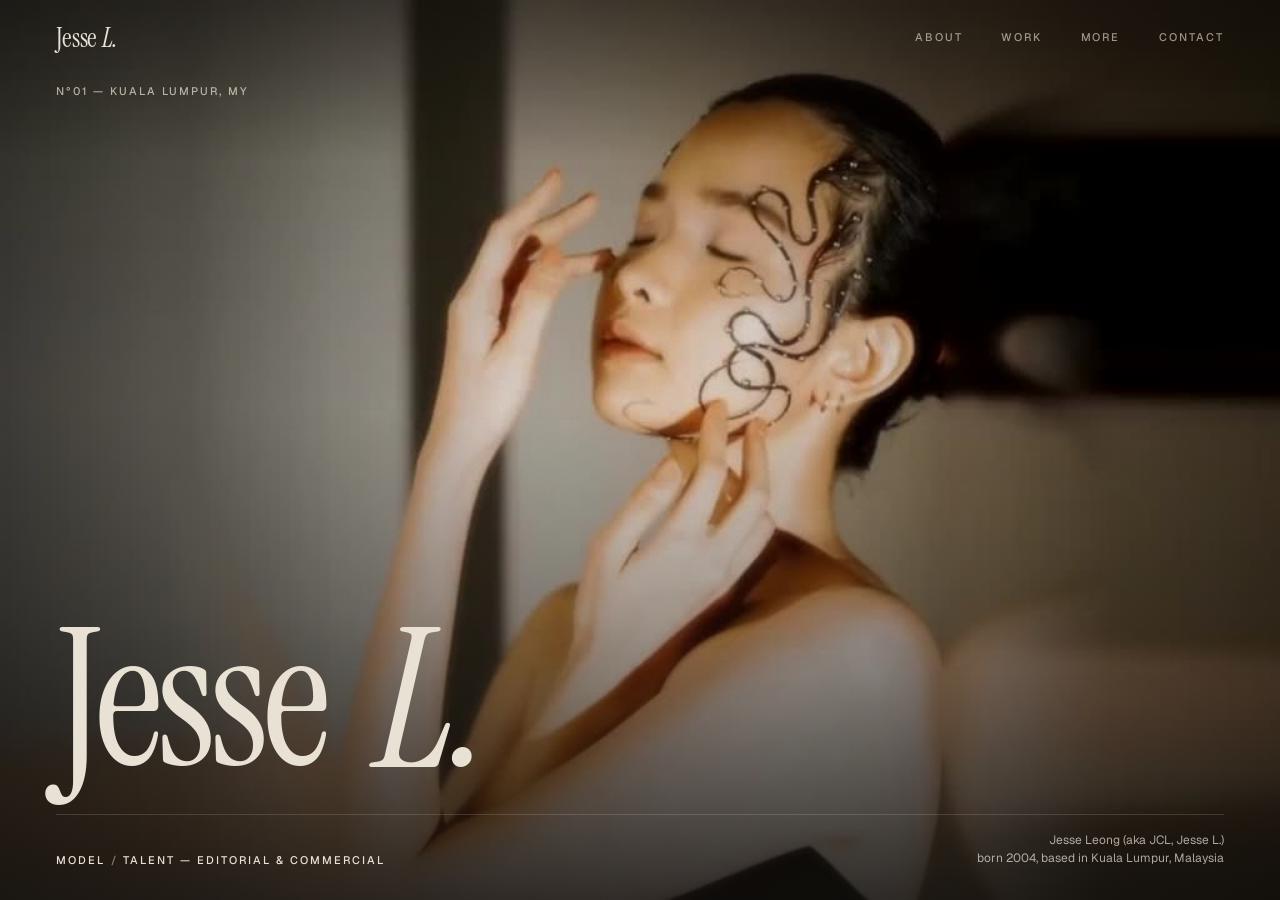
==== commit e5b4d736: "Add files via upload" ====
--- a/index.html
+++ b/index.html
@@ -4,837 +4,50 @@
 <meta charset="UTF-8">
 <meta name="viewport" content="width=device-width, initial-scale=1.0, viewport-fit=cover">
 <title>Jesse L — Model / Talent</title>
+<meta name="description" content="Jesse L — model and talent based in Kuala Lumpur, Malaysia. Editorial, commercial and beauty.">
+<meta name="theme-color" content="#12100e">
+<script>document.documentElement.className='js';</script>
 <link rel="preconnect" href="https://fonts.googleapis.com">
 <link rel="preconnect" href="https://fonts.gstatic.com" crossorigin>
-<link href="https://fonts.googleapis.com/css2?family=Anton&family=JetBrains+Mono:wght@400;500;600&family=Newsreader:ital,wght@0,400;0,500;1,400;1,500&display=swap" rel="stylesheet">
-<style>
-  :root{
-    --ink:#f3efe4;
-    --ink-2:#eae3d3;
-    --paper:#2f2c26;
-    --paper-dim:#6f6a5c;
-    --crimson:#a8452c;
-    --stone:#8c7b60;
-    --line:rgba(47,44,38,0.14);
-    --line-strong:rgba(47,44,38,0.26);
-    --muted:#948d7c;
-    --ease:cubic-bezier(.22,.61,.36,1);
-  }
-  *{margin:0;padding:0;box-sizing:border-box;}
-  html{scroll-behavior:smooth;}
-  section[id]{scroll-margin-top:90px;}
-  body{
-    background:var(--ink);
-    color:var(--paper);
-    font-family:'Newsreader', serif;
-    overflow-x:hidden;
-    -webkit-font-smoothing:antialiased;
-    /* 短页面时最后一个区块撑满屏幕，手机上不会露出底部空白 */
-    min-height:100vh;
-    display:flex;
-    flex-direction:column;
-  }
-  body > section:last-of-type:not(.hero){flex:1 0 auto;}
-  ::selection{background:var(--crimson);color:var(--ink);}
+<link href="https://fonts.googleapis.com/css2?family=Geist:wght@300..600&family=Geist+Mono:wght@400;500&family=Instrument+Serif:ital@0;1&display=swap" rel="stylesheet">
+<link rel="stylesheet" href="site.css">
+</head>
+<body class="home on-night">
 
-  a{color:inherit;text-decoration:none;}
-  img{display:block;max-width:100%;}
-
-  .mono{font-family:'JetBrains Mono', monospace; letter-spacing:0.03em;}
-  .display{font-family:'Anton', sans-serif; text-transform:uppercase; font-weight:400;}
-
-  .eyebrow{
-    font-family:'JetBrains Mono', monospace;
-    font-size:11px;
-    letter-spacing:0.22em;
-    text-transform:uppercase;
-    color:var(--stone);
-    display:flex;
-    align-items:center;
-    gap:10px;
-  }
-  .eyebrow::before{
-    content:"";
-    width:22px;height:1px;background:var(--stone);
-    display:inline-block;
-  }
-
-  /* ---------- NAV ---------- */
-  header{
-    position:fixed; top:0; left:0; right:0; z-index:100;
-    display:flex; align-items:center; justify-content:space-between;
-    padding:20px 5vw;
-    background:rgba(243,239,228,0.86);
-    backdrop-filter:blur(8px);
-    -webkit-backdrop-filter:blur(8px);
-    border-bottom:1px solid var(--line);
-  }
-  .logo{
-    font-family:'Anton', sans-serif;
-    font-size:20px;
-    letter-spacing:0.04em;
-    color:var(--paper);
-  }
-  nav{display:flex; gap:34px;}
-  nav a{
-    font-family:'JetBrains Mono', monospace;
-    font-size:11px;
-    letter-spacing:0.16em;
-    text-transform:uppercase;
-    color:var(--paper);
-    padding-bottom:3px;
-    border-bottom:1px solid transparent;
-    transition:border-color .3s var(--ease);
-  }
-  nav a:hover{border-color:var(--paper);}
-  .nav-toggle{display:none;}
-
-  /* ---------- HERO ---------- */
-  .hero{
-    position:relative;
-    min-height:100vh;
-    border-bottom:1px solid var(--line);
-    background:#000;
-    overflow:hidden;
-  }
-  .hero-text{
-    position:absolute; inset:0;
-    display:flex;
-    flex-direction:column;
-    justify-content:flex-end;
-    padding:0 5vw 100px;
-    z-index:3;
-  }
-  .hero-frame-tag{
-    position:absolute;
-    top:100px; left:5vw;
-    font-family:'JetBrains Mono', monospace;
-    font-size:11px;
-    letter-spacing:0.18em;
-    color:rgba(244,242,236,0.7);
-    opacity:0;
-    z-index:3;
-  }
-  .hero h1{
-    font-size:clamp(56px, 11vw, 148px);
-    line-height:0.86;
-    letter-spacing:-0.01em;
-    color:var(--ink);
-  }
-  .hero h1 span{
-    display:block;
-    overflow:hidden;
-  }
-  .hero h1 span em{
-    display:block;
-    font-style:normal;
-    transform:translateY(110%);
-    transition:transform 1s var(--ease);
-  }
-  .hero .role{
-    margin-top:22px;
-    font-family:'JetBrains Mono', monospace;
-    font-size:13px;
-    letter-spacing:0.14em;
-    text-transform:uppercase;
-    color:rgba(244,242,236,0.75);
-    opacity:0;
-    transform:translateY(14px);
-    transition:opacity .8s var(--ease) .6s, transform .8s var(--ease) .6s;
-  }
-  .hero .role b{color:var(--crimson); font-weight:600;}
-  .hero.loaded .role{opacity:1; transform:none;}
-  .hero.loaded .hero-frame-tag{opacity:1; transition:opacity 1s var(--ease) 1.1s;}
-  .hero.loaded h1 span em{transform:translateY(0);}
-
-  .hero-media{
-    position:absolute; inset:0;
-    overflow:hidden;
-    background:#000;
-  }
-  .hero-media img{
-    position:absolute; inset:0;
-    width:100%; height:100%; object-fit:cover;
-    object-position:center 20%;
-    transform:scale(1.1);
-    filter:grayscale(12%) contrast(1.03);
-    opacity:0;
-    transition:opacity 1.4s ease, transform 7s ease-out;
-  }
-  .hero-media img.is-active{opacity:1; transform:scale(1); z-index:1;}
-  .hero-media::after{
-    content:"";
-    position:absolute; inset:0;
-    background:linear-gradient(180deg, rgba(14,14,13,0) 40%, rgba(14,14,13,0.78) 100%);
-    pointer-events:none;
-    z-index:2;
-  }
-  .hero-caption{
-    position:absolute; bottom:30px; right:30px;
-    font-family:'JetBrains Mono', monospace;
-    font-size:11px; letter-spacing:0.08em; line-height:1.6;
-    color:rgba(244,242,236,0.7);
-    text-align:right;
-    z-index:3;
-  }
-
-  .scroll-cue{
-    position:absolute; bottom:34px; left:5vw;
-    display:flex; align-items:center; gap:10px;
-    font-family:'JetBrains Mono', monospace;
-    font-size:10px; letter-spacing:0.18em; text-transform:uppercase;
-    color:var(--muted);
-  }
-  .scroll-cue .line{
-    width:1px; height:34px; background:var(--line-strong);
-    position:relative; overflow:hidden;
-  }
-  .scroll-cue .line::after{
-    content:""; position:absolute; top:-100%; left:0; width:100%; height:100%;
-    background:var(--crimson);
-    animation:scrollpulse 2.2s ease-in-out infinite;
-  }
-  @keyframes scrollpulse{
-    0%{top:-100%;} 60%{top:100%;} 100%{top:100%;}
-  }
-
-  /* ---------- SECTION shell ---------- */
-  section{
-    padding:150px 5vw;
-    position:relative;
-    border-bottom:1px solid var(--line);
-  }
-  .reveal{
-    opacity:0; transform:translateY(28px);
-    transition:opacity .9s var(--ease), transform .9s var(--ease);
-  }
-  .reveal.in{opacity:1; transform:none;}
-
-  .section-head{
-    display:flex; justify-content:space-between; align-items:flex-end;
-    margin-bottom:64px; gap:40px; flex-wrap:wrap;
-  }
-  .section-head h2{
-    font-family:'Anton', sans-serif;
-    font-size:clamp(38px, 5vw, 64px);
-    line-height:1;
-    text-transform:uppercase;
-    margin-top:14px;
-  }
-  .section-head p{
-    max-width:340px;
-    font-family:'JetBrains Mono', monospace;
-    font-size:12px; line-height:1.7; color:var(--muted);
-  }
-
-  /* ---------- ABOUT ---------- */
-  .about-grid{
-    display:grid;
-    grid-template-columns:0.85fr 1.15fr;
-    gap:70px;
-    align-items:start;
-  }
-  .about-portrait{
-    position:relative;
-    aspect-ratio:3/4;
-    overflow:hidden;
-    background:#000;
-  }
-  .about-portrait img{
-    width:100%; height:100%; object-fit:cover;
-    filter:grayscale(10%);
-  }
-  .about-portrait .corner{
-    position:absolute; width:22px; height:22px;
-    border:1px solid var(--paper); opacity:.7;
-  }
-  .about-portrait .tl{top:14px; left:14px; border-right:none; border-bottom:none;}
-  .about-portrait .br{bottom:14px; right:14px; border-left:none; border-top:none;}
-
-  .about-copy p{
-    font-size:20px;
-    line-height:1.65;
-    color:var(--paper);
-    font-weight:400;
-    max-width:56ch;
-  }
-  .about-copy p + p{margin-top:22px;}
-  .about-copy .drop{
-    font-family:'Anton', sans-serif;
-    font-size:60px;
-    float:left;
-    line-height:0.8;
-    padding-right:10px;
-    padding-top:6px;
-    color:var(--crimson);
-  }
-
-  .stat-card{
-    margin-top:52px;
-    border-top:1px solid var(--line-strong);
-  }
-  .stat-row{
-    display:flex; justify-content:space-between;
-    padding:16px 0;
-    border-bottom:1px solid var(--line);
-    font-family:'JetBrains Mono', monospace;
-  }
-  .stat-row .k{font-size:11px; letter-spacing:0.16em; text-transform:uppercase; color:var(--muted);}
-  .stat-row .v{font-size:15px; color:var(--paper); font-weight:500;}
-  .stat-card-label{
-    font-family:'JetBrains Mono', monospace;
-    font-size:11px; letter-spacing:0.16em; text-transform:uppercase;
-    color:var(--stone); margin-bottom:2px;
-  }
-
-  /* ---------- PORTFOLIO SERIES ---------- */
-  .series{margin-bottom:130px;}
-  .series:last-child{margin-bottom:0;}
-  .series-head{
-    display:flex; align-items:baseline; gap:22px; margin-bottom:34px;
-    flex-wrap:wrap;
-  }
-  .series-num{
-    font-family:'JetBrains Mono', monospace;
-    font-size:13px; color:var(--crimson); letter-spacing:0.1em;
-  }
-  .series-title{
-    font-family:'Anton', sans-serif;
-    font-size:clamp(26px,3.4vw,40px);
-    text-transform:uppercase;
-  }
-  .series-desc{
-    font-family:'JetBrains Mono', monospace;
-    font-size:12px; color:var(--muted); max-width:420px; margin-left:auto;
-    line-height:1.6;
-  }
-
-  .gallery{
-    display:grid;
-    gap:14px;
-  }
-  .g3{grid-template-columns:repeat(3,1fr);}
-  .g4{grid-template-columns:repeat(4,1fr);}
-  .g2{grid-template-columns:repeat(2,1fr);}
-
-  .frame{
-    position:relative;
-    overflow:hidden;
-    background:#000;
-    cursor:pointer;
-  }
-  .frame img{
-    width:100%; height:100%; object-fit:cover;
-    transition:transform 1s var(--ease), filter .6s ease;
-    filter:saturate(0.94);
-  }
-  .frame:hover img{transform:scale(1.045); filter:saturate(1.05);}
-  .frame .fnum{
-    position:absolute; bottom:12px; left:12px;
-    font-family:'JetBrains Mono', monospace;
-    font-size:10px; letter-spacing:0.1em; color:var(--paper);
-    opacity:0; transform:translateY(6px);
-    transition:opacity .35s ease, transform .35s ease;
-    background:rgba(14,14,13,0.55);
-    padding:4px 8px;
-  }
-  .frame:hover .fnum{opacity:1; transform:none;}
-  .frame .corner-mark{
-    position:absolute; inset:10px; pointer-events:none;
-    opacity:0; transition:opacity .35s ease;
-  }
-  .frame:hover .corner-mark{opacity:1;}
-  .corner-mark span{position:absolute; width:14px; height:14px; border:1px solid rgba(244,242,236,0.85);}
-  .corner-mark .c1{top:0;left:0;border-right:none;border-bottom:none;}
-  .corner-mark .c2{top:0;right:0;border-left:none;border-bottom:none;}
-  .corner-mark .c3{bottom:0;left:0;border-right:none;border-top:none;}
-  .corner-mark .c4{bottom:0;right:0;border-left:none;border-top:none;}
-
-  .tall{grid-row:span 2;}
-
-  /* ---------- BEYOND ---------- */
-  .beyond-list{border-top:1px solid var(--line-strong);}
-
-  .credit-strip{margin-top:44px; border-top:1px solid var(--line-strong); padding-top:44px;}
-  .credit-strip:first-of-type{margin-top:20px;}
-  .credit-grid{display:grid; grid-template-columns:360px 1fr; gap:52px; align-items:center;}
-  .credit-grid .frame{aspect-ratio:1/1;}
-  .credit-grid .series-title{font-size:30px; line-height:1.1;}
-  .credit-grid p{font-size:12.5px; color:var(--muted); margin-top:14px; max-width:52ch; line-height:1.75;}
-  .beyond-item{
-    display:grid;
-    grid-template-columns:70px 1fr 1.4fr;
-    gap:30px;
-    padding:30px 0;
-    border-bottom:1px solid var(--line);
-    align-items:baseline;
-    transition:background .3s ease;
-  }
-  .beyond-item:hover{background:rgba(244,242,236,0.03);}
-  .beyond-item .idx{font-family:'JetBrains Mono', monospace; color:var(--crimson); font-size:13px;}
-  .beyond-item h3{
-    font-family:'Anton', sans-serif; font-size:22px; text-transform:uppercase;
-    letter-spacing:0.01em;
-  }
-  .beyond-item p{
-    font-family:'JetBrains Mono', monospace; font-size:12.5px; line-height:1.7; color:var(--muted);
-    max-width:52ch;
-  }
-  .beyond-link{
-    display:inline-block; margin-top:10px;
-    font-family:'JetBrains Mono', monospace; font-size:11.5px; letter-spacing:0.04em;
-    color:var(--crimson); border-bottom:1px solid transparent;
-  }
-  .beyond-item.has-bg{
-    position:relative;
-    padding:30px 24px;
-    overflow:hidden;
-  }
-  .beyond-item.has-bg::before{
-    content:"";
-    position:absolute; inset:0;
-    background-image:var(--bg-img);
-    background-size:cover;
-    background-position:center 20%;
-    opacity:0.9;
-    z-index:0;
-  }
-  .beyond-item.has-bg::after{
-    content:"";
-    position:absolute; inset:0;
-    background:linear-gradient(90deg, rgba(243,239,228,0.97) 0%, rgba(243,239,228,0.86) 38%, rgba(243,239,228,0.4) 72%, rgba(243,239,228,0.16) 100%);
-    z-index:0;
-  }
-  .beyond-item.has-bg.flat-fade::before{opacity:0.3;}
-  .beyond-item.has-bg.flat-fade::after{background:rgba(243,239,228,0.4);}
-  .beyond-item.has-bg > *{position:relative; z-index:1;}
-  .beyond-item.has-bg h3,
-  .beyond-item.has-bg .idx,
-  .beyond-item.has-bg .beyond-desc p{
-    text-shadow:0 1px 4px rgba(243,239,228,0.9), 0 0 10px rgba(243,239,228,0.6);
-    color:var(--paper);
-  }
-  .bg-credit{
-    position:absolute; bottom:12px; right:16px;
-    font-family:'JetBrains Mono', monospace; font-size:10px; letter-spacing:0.06em;
-    color:var(--paper-dim);
-    text-shadow:0 1px 4px rgba(0,0,0,0.7);
-    z-index:1;
-  }
-  .beyond-link:hover{border-color:var(--crimson);}
-  .beyond-link + .beyond-link{margin-left:16px;}
-
-  /* ---------- CONTACT ---------- */
-  .contact{
-    background:var(--paper);
-    color:var(--ink);
-    border-bottom:none;
-  }
-  .contact .eyebrow{color:var(--crimson);}
-  .contact .eyebrow::before{background:var(--crimson);}
-  .contact h2{
-    font-family:'Anton', sans-serif;
-    font-size:clamp(46px, 8vw, 108px);
-    line-height:0.92;
-    text-transform:uppercase;
-    margin:20px 0 60px;
-    max-width:14ch;
-  }
-  .contact-links{
-    display:grid;
-    grid-template-columns:repeat(3,1fr);
-    gap:1px;
-    background:rgba(14,14,13,0.14);
-    border-top:1px solid rgba(14,14,13,0.14);
-  }
-  .contact-link{
-    background:var(--paper);
-    padding:34px 6px 34px 0;
-    display:flex; flex-direction:column; gap:10px;
-    transition:background .3s ease, padding-left .3s ease;
-  }
-  .contact-link:hover{background:rgba(196,18,48,0.06); padding-left:14px;}
-  .contact-link .k{
-    font-family:'JetBrains Mono', monospace; font-size:11px; letter-spacing:0.16em;
-    text-transform:uppercase; color:var(--crimson);
-  }
-  .contact-link .v{
-    font-family:'Newsreader', serif; font-size:19px; font-style:italic;
-    word-break:break-word;
-  }
-
-  footer{
-    padding:26px 5vw;
-    display:flex; justify-content:space-between; align-items:center;
-    background:var(--paper); color:var(--ink);
-    font-family:'JetBrains Mono', monospace; font-size:10.5px;
-    letter-spacing:0.08em; color:#6b6963;
-    flex-wrap:wrap; gap:10px;
-  }
-
-  /* ---------- FLIPBOOK (翻书式作品浏览) ---------- */
-  .flipbook-wrap{position:relative;}
-  .flipbook{
-    display:flex;
-    overflow-x:auto;
-    scroll-snap-type:x mandatory;
-    scroll-behavior:smooth;
-    -webkit-overflow-scrolling:touch;
-    scrollbar-width:none;
-    -ms-overflow-style:none;
-    padding:2px 0 4px;
-  }
-  .flipbook::-webkit-scrollbar{display:none;}
-  .flipbook > .frame{
-    flex:0 0 auto;
-    aspect-ratio:3/4 !important;
-    height:min(64vh,680px);
-    width:auto;
-    margin-right:20px;
-    scroll-snap-align:start;
-    box-shadow:-16px 0 30px -20px rgba(47,44,38,0.55);
-  }
-  .flipbook > .frame:last-child{margin-right:0;}
-  .flipbook > .frame .fnum{opacity:1; transform:none; color:var(--ink); background:rgba(14,14,13,0.55);}
-  .flipbook > .frame .corner-mark{opacity:0.5;}
-  .flip-bar{display:flex; align-items:center; gap:12px; margin-top:16px;}
-  .flip-btn{
-    width:40px; height:40px;
-    border:1px solid var(--line-strong);
-    background:transparent;
-    color:var(--paper);
-    font-family:'JetBrains Mono', monospace;
-    font-size:13px; line-height:1;
-    cursor:pointer;
-    transition:background .3s var(--ease), color .3s var(--ease), border-color .3s var(--ease), opacity .3s ease;
-  }
-  .flip-btn:hover:not(:disabled){background:var(--paper); color:var(--ink); border-color:var(--paper);}
-  .flip-btn:disabled{opacity:0.25; cursor:default;}
-  .flip-count{font-family:'JetBrains Mono', monospace; font-size:11px; letter-spacing:0.16em; color:var(--muted);}
-  .flip-hint{
-    margin-left:auto;
-    font-family:'JetBrains Mono', monospace;
-    font-size:10px; letter-spacing:0.16em; text-transform:uppercase; color:var(--stone);
-  }
-
-  @media (max-width:860px){
-    .flipbook > .frame{height:auto; width:min(520px,74vw); margin-right:14px;}
-  }
-
-  /* ---------- 首页：桌面端 16:9 幻灯片 ---------- */
-  @media (min-width:861px){
-    body.home .hero{min-height:0; height:auto; aspect-ratio:16/9;}
-    body.home .hero-text{padding-bottom:64px;}
-    body.home footer{margin-top:auto;}
-  }
-
-  /* ---------- RESPONSIVE ---------- */
-  /* 断点策略
-     ≥1440px  桌面宽屏横向
-     ≤1200px  笔电
-     ≤1024px  平板横向
-     ≤860px   平板竖屏
-     ≤640px   手机竖屏（主要目标）
-     ≤400px   小屏手机
-     横屏矮视口 / 触屏设备 单独处理
-  */
-
-  /* 视口单位兜底：手机浏览器地址栏收放时不跳动 */
-  @supports (height:100svh){
-    .hero{min-height:100svh;}
-  }
-
-  /* ===== 桌面宽屏横向 ===== */
-  @media (min-width:1440px){
-    header{padding:22px 5vw;}
-    section{padding:170px 5vw;}
-    .hero-text{padding:0 5vw 120px;}
-    .about-grid{gap:90px;}
-    .gallery{gap:18px;}
-    .beyond-item{grid-template-columns:90px 1fr 1.5fr; gap:40px;}
-    .credit-grid{grid-template-columns:400px 1fr; gap:64px;}
-    .stat-row .v{font-size:16px;}
-  }
-
-  /* ===== 笔电 ===== */
-  @media (max-width:1200px){
-    section{padding:130px 5vw;}
-    .credit-grid{grid-template-columns:300px 1fr; gap:40px;}
-    .beyond-item{grid-template-columns:60px 1fr 1.15fr; gap:26px;}
-    .about-grid{gap:52px;}
-  }
-
-  /* ===== 平板横向 ===== */
-  @media (max-width:1024px){
-    section{padding:112px 5.5vw;}
-    nav{gap:24px;}
-    .about-grid{grid-template-columns:1fr 1.1fr; gap:44px;}
-    .about-copy p{font-size:18px;}
-    .about-copy .drop{font-size:52px;}
-    .g4{grid-template-columns:repeat(3,1fr);}
-    .section-head{margin-bottom:48px;}
-    .series{margin-bottom:100px;}
-    .contact h2{margin:18px 0 44px;}
-  }
-
-  /* ===== 平板竖屏 ===== */
-  @media (max-width:860px){
-    header{padding:18px 6vw;}
-    .logo{font-size:16px;}
-    nav{gap:16px;}
-    nav a{font-size:9.5px;}
-    .hero-frame-tag{display:none;}
-    .scroll-cue{display:none;}
-    section{padding:90px 6vw;}
-    .about-grid{grid-template-columns:1fr; gap:44px;}
-    .about-portrait{max-width:460px;}
-    .g3,.g4{grid-template-columns:repeat(2,1fr);}
-    .tall{grid-row:auto;}
-    .series-desc{margin-left:0;}
-    .credit-grid{grid-template-columns:1fr; gap:26px;}
-    .credit-grid .frame{max-width:340px;}
-    .beyond-item{grid-template-columns:40px 1fr;}
-    .beyond-item .beyond-desc{grid-column:2/3; margin-top:2px;}
-    .contact-links{grid-template-columns:1fr;}
-    .contact-link:hover{padding-left:0;}
-  }
-
-  /* ===== 手机竖屏 ===== */
-  @media (max-width:640px){
-    /* 导航：Logo 一行，菜单一行，永远不会挤 */
-    header{
-      flex-direction:column;
-      align-items:center;
-      gap:10px;
-      padding:calc(12px + env(safe-area-inset-top)) 6vw 12px;
-    }
-    .logo{font-size:15px; letter-spacing:0.08em;}
-    nav{
-      gap:0;
-      width:100%;
-      justify-content:space-between;
-      max-width:none;
-    }
-    nav a{font-size:9px; letter-spacing:0.05em; padding-bottom:2px; white-space:nowrap;}
-    .flipbook > .frame{height:auto; width:min(520px,80vw); margin-right:12px;}
-    .flip-hint{display:none;}
-    .flip-btn{width:36px; height:36px;}
-    section[id]{scroll-margin-top:104px;}
-
-    /* 主视觉 */
-    .hero{min-height:88vh;}
-    .hero-text{
-      padding:0 6vw calc(64px + env(safe-area-inset-bottom));
-      justify-content:flex-end;
-    }
-    .hero h1{font-size:clamp(48px,17vw,86px); line-height:0.9;}
-    .hero .role{margin-top:16px; font-size:11px; letter-spacing:0.1em; line-height:1.6;}
-    .hero-media img{object-position:center 22%;}
-    .hero-caption{
-      bottom:auto; top:calc(88px + env(safe-area-inset-top));
-      right:6vw; left:6vw;
-      text-align:right; font-size:9.5px; line-height:1.5;
-      max-width:none;
-    }
-
-    /* 区块与标题 */
-    section{padding:68px 6vw;}
-    /* 非首页主视觉的页面：首个区块要避开固定导航 */
-    body > section:first-of-type:not(.hero){padding-top:118px;}
-    .section-head{margin-bottom:34px; gap:18px;}
-    .section-head h2{font-size:clamp(30px,9vw,44px); margin-top:10px;}
-    .section-head p{max-width:none; font-size:11.5px; line-height:1.75;}
-    .eyebrow{font-size:10px; letter-spacing:0.18em;}
-    .eyebrow::before{width:16px;}
-
-    /* 关于 */
-    .about-grid{gap:32px;}
-    .about-portrait{max-width:100%;}
-    .about-copy p{font-size:16.5px; line-height:1.72; max-width:none;}
-    .about-copy p + p{margin-top:18px;}
-    .about-copy .drop{font-size:44px; padding-right:8px; padding-top:4px;}
-
-    /* 数据表 */
-    .stat-card{margin-top:36px;}
-    .stat-row{padding:13px 0; gap:14px; align-items:baseline;}
-    .stat-row .k{font-size:10px; letter-spacing:0.12em; flex:0 0 auto;}
-    .stat-row .v{font-size:13.5px; text-align:right;}
-
-    /* 作品集 */
-    .series{margin-bottom:64px;}
-    .series-head{gap:10px; margin-bottom:20px; align-items:baseline;}
-    .series-num{font-size:11px;}
-    .series-title{font-size:clamp(22px,6.4vw,30px);}
-    .series-desc{font-size:11.5px; max-width:none; width:100%; line-height:1.7;}
-    .gallery{gap:10px;}
-    .g2{grid-template-columns:1fr;}
-    .g3,.g4{grid-template-columns:repeat(2,1fr);}
-    .frame .corner-mark{inset:7px;}
-    .corner-mark span{width:10px; height:10px;}
-    .frame .fnum{font-size:9px; bottom:8px; left:8px; padding:3px 6px;}
-
-    /* 幕后 / 更多 */
-    .credit-strip{margin-top:34px; padding-top:34px;}
-    .credit-grid{gap:20px;}
-    .credit-grid .frame{max-width:100%;}
-    .credit-grid .series-title{font-size:24px;}
-    .credit-grid p{font-size:12px; max-width:none;}
-
-    .beyond-item{
-      grid-template-columns:1fr;
-      gap:8px;
-      padding:26px 0;
-    }
-    .beyond-item .idx{font-size:11px;}
-    .beyond-item h3{font-size:19px; line-height:1.25;}
-    .beyond-item p{font-size:12px; max-width:none; line-height:1.75;}
-    .beyond-item .beyond-desc{grid-column:auto; margin-top:6px;}
-    .beyond-item.has-bg{padding:26px 18px;}
-    /* 竖屏时文字整块盖在图上，横向渐变换成整体压暗，保证可读 */
-    .beyond-item.has-bg::before{background-position:center 28%; opacity:0.85;}
-    .beyond-item.has-bg::after{
-      background:linear-gradient(180deg,
-        rgba(243,239,228,0.95) 0%,
-        rgba(243,239,228,0.9) 55%,
-        rgba(243,239,228,0.62) 100%);
-    }
-    .beyond-item.has-bg.flat-fade::after{background:rgba(243,239,228,0.86);}
-    .bg-credit{font-size:9px; bottom:8px; right:10px;}
-    .beyond-link{font-size:11px; margin-top:12px;}
-    .beyond-link + .beyond-link{margin-left:0; margin-top:8px; display:block;}
-
-    /* 联系 */
-    .contact h2{font-size:clamp(34px,11vw,56px); margin:16px 0 34px; max-width:none;}
-    .contact-link{padding:24px 0;}
-    .contact-link .k{font-size:10px;}
-    .contact-link .v{font-size:16.5px;}
-
-    footer{
-      padding:22px 6vw calc(22px + env(safe-area-inset-bottom));
-      flex-direction:column;
-      align-items:flex-start;
-      gap:6px;
-      font-size:10px;
-    }
-  }
-
-  /* ===== 小屏手机 ===== */
-  @media (max-width:400px){
-    nav{max-width:none;}
-    nav a{font-size:8px; letter-spacing:0.03em;}
-    section{padding:58px 6.5vw;}
-    .hero h1{font-size:clamp(42px,16vw,68px);}
-    .gallery{gap:8px;}
-    .stat-row .k{font-size:9.5px;}
-    .stat-row .v{font-size:12.5px;}
-    .about-copy p{font-size:16px;}
-  }
-
-  /* ===== 手机横放（矮视口） ===== */
-  @media (orientation:landscape) and (max-height:520px){
-    header{flex-direction:row; padding:12px 5vw; gap:0;}
-    nav{width:auto; max-width:none; gap:18px; justify-content:flex-end;}
-    section[id]{scroll-margin-top:70px;}
-    .hero{min-height:100vh;}
-    .hero-text{padding:0 5vw 44px;}
-    .hero h1{font-size:clamp(40px,9vw,72px);}
-    .hero-caption{position:absolute; top:auto; bottom:18px; left:auto; right:5vw;}
-    section{padding:56px 5vw;}
-    body > section:first-of-type:not(.hero){padding-top:88px;}
-    .g3,.g4{grid-template-columns:repeat(3,1fr);}
-  }
-
-  /* ===== 触屏：去掉只在悬停下才可见的信息 ===== */
-  @media (hover:none){
-    .frame{cursor:default;}
-    .frame:hover img{transform:none; filter:saturate(0.94);}
-    .frame .fnum{opacity:0.75; transform:none;}
-    .frame .corner-mark{opacity:0.5;}
-    .beyond-item:hover{background:none;}
-    .contact-link:hover{background:var(--paper); padding-left:0;}
-    nav a:hover{border-color:transparent;}
-    .beyond-link{border-bottom-color:var(--crimson);}
-  }
-
-  @media (prefers-reduced-motion:reduce){
-    *{transition:none !important; animation:none !important;}
-  }
-nav a.active{border-color:var(--paper);}
-  .series-compact{margin-bottom:56px;}
-  .series-compact .series-head{margin-bottom:26px;}
-</style>
-</head>
-<body class="home">
-
-<header>
-  <div class="logo"><a href="index.html">JESSE L</a></div>
-  <nav>
-    <a href="about.html">About Me</a>
-    <a href="work.html">Previous Work</a>
+<header class="site-header">
+  <a class="logo" href="index.html" aria-label="Jesse L — home">Jesse <em>L.</em></a>
+  <nav class="site-nav">
+    <a href="about.html">About</a>
+    <a href="work.html">Work</a>
     <a href="more.html">More</a>
     <a href="contact.html">Contact</a>
   </nav>
 </header>
 
-<section class="hero" id="hero">
-  <div class="hero-frame-tag mono" data-f="home.eyebrow">N&deg;01 &mdash; KUALA LUMPUR, MY</div>
-  <div class="hero-text">
-    <h1>
-      <span><em data-f="home.nameLine1">JESSE</em></span>
-      <span><em data-f="home.nameLine2">L.</em></span>
-    </h1>
-    <div class="role"><span data-f="home.roleBefore">Model</span> <b>/</b> <span data-f="home.roleAfter">Talent &mdash; Editorial &amp; Commercial</span></div>
+<main class="hero" aria-label="Jesse L">
+  <figure class="hero-film">
+    <video muted loop playsinline autoplay preload="auto" disablepictureinpicture disableremoteplayback aria-label="Jesse L — motion portrait"
+      data-src-tall="hero.mp4" data-src-wide="hero-wide.mp4"
+      data-poster-tall="[data-uri]"
+      data-poster-wide="[data-uri]"></video>
+  </figure>
+
+  <p class="hero-eyebrow label" data-f="home.eyebrow">N°01 — KUALA LUMPUR, MY</p>
+
+  <h1 class="hero-name"><span class="n1" data-f="home.nameLine1">Jesse</span> <em class="n2" data-f="home.nameLine2">L.</em></h1>
+
+  <div class="hero-info">
+    <p class="hero-role label"><span data-f="home.roleBefore">Model</span><i>/</i><span data-f="home.roleAfter">Talent — Editorial &amp; Commercial</span></p>
+    <p class="hero-caption"><span data-f="home.captionLine1">Jesse Leong (aka JCL, Jesse L.)</span><br><span data-f="home.captionLine2">born 2004, based in Kuala Lumpur, Malaysia</span></p>
   </div>
-  <div class="hero-media">
-    <img src="[data-uri]" alt="Jesse L portrait" class="is-active">
-    <img src="[data-uri]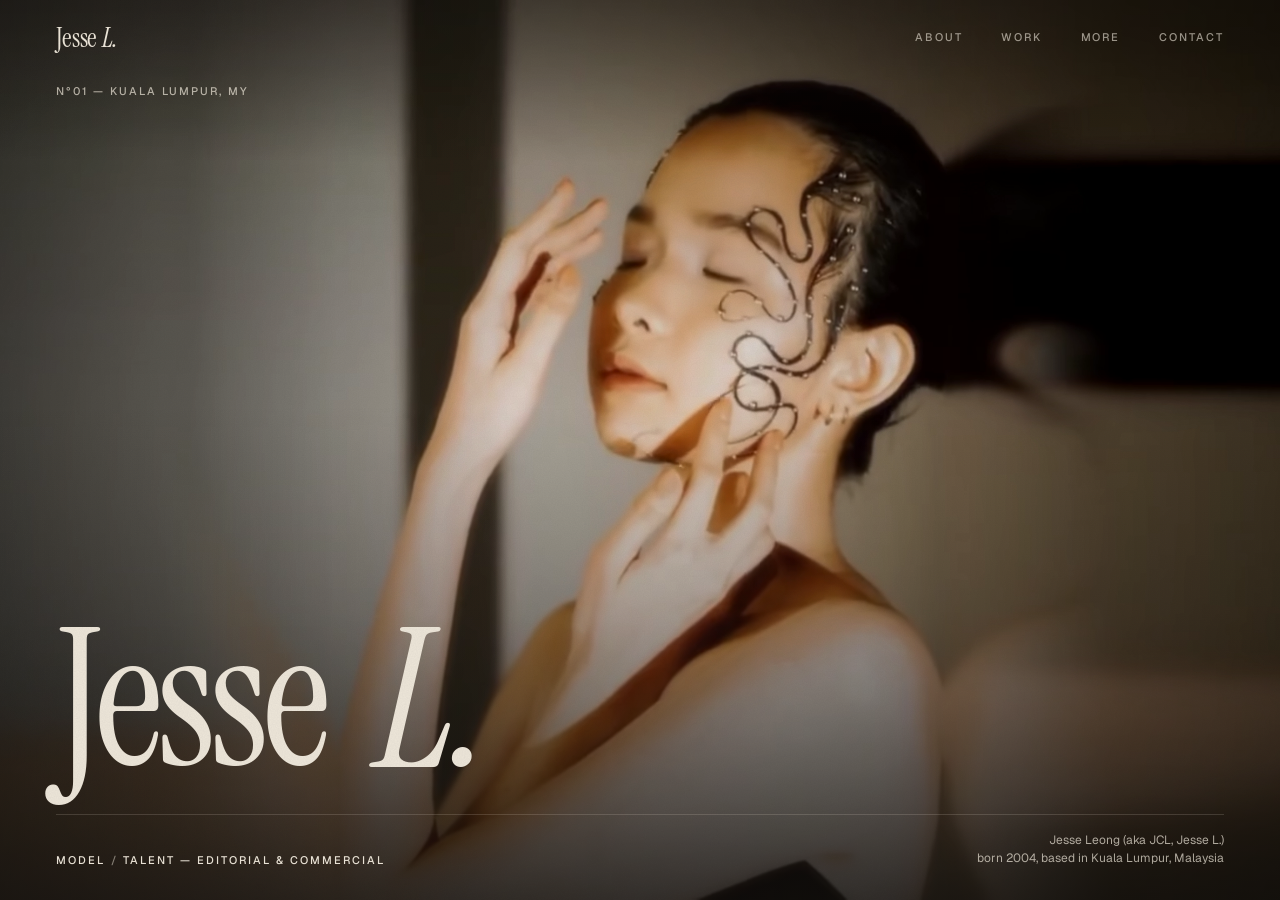
==== commit 5bc74909: "Update site to v3 Co-Authored-By: Claude Opus 5.5 <noreply@anthropic.com> Claude-Session: https://cl" ====
--- a/index.html
+++ b/index.html
@@ -30,6 +30,12 @@
       data-src-tall="hero.mp4" data-src-wide="hero-wide.mp4"
       data-poster-tall="[data-uri]"
       data-poster-wide="[data-uri]"></video>
+    <picture class="hero-anim" hidden>
+      <source media="(min-aspect-ratio: 1/1)" data-srcset="hero-wide.avif" type="image/avif">
+      <source data-srcset="hero.avif" type="image/avif">
+      <source media="(min-aspect-ratio: 1/1)" data-srcset="hero-wide.webp" type="image/webp">
+      <img data-src="hero.webp" alt="" decoding="async">
+    </picture>
   </figure>
 
   <p class="hero-eyebrow label" data-f="home.eyebrow">N°01 — KUALA LUMPUR, MY</p>
--- a/site.css
+++ b/site.css
@@ -175,8 +175,8 @@
 }
 
 /* ---------- frames ---------- */
-.frame{position:relative; margin:0; overflow:hidden; background:var(--bg-deep);}
-.frame img{width:100%; height:100%; object-fit:cover; transition:transform 1.4s var(--ease);}
+.frame{position:relative; margin:0; overflow:hidden;}
+.frame img{width:100%; height:auto; transition:transform 1.4s var(--ease);}
 @media (hover:hover){ .frame:hover img{transform:scale(1.03);} }
 
 /* ==========================================================================
@@ -196,6 +196,9 @@
 }
 .hero-film{position:absolute; inset:0; margin:0; background:var(--night); z-index:0;}
 .hero-film video{width:100%; height:100%; object-fit:cover; object-position:50% 28%;}
+.hero-anim:not([hidden]){position:absolute; inset:0; display:block;}
+.hero-anim img{width:100%; height:100%; max-width:none; object-fit:cover; object-position:50% 28%;}
+.hero.is-anim .hero-film video{visibility:hidden;}
 .hero-film::after{
   content:""; position:absolute; inset:0; pointer-events:none;
   background:
@@ -249,7 +252,7 @@
 /* landscape: full-bleed 16:9 film (hero-wide.mp4) */
 @media (min-aspect-ratio:1/1){
   .hero{min-height:0;}
-  .hero-film video{object-position:50% 40%;}
+  .hero-film video,.hero-anim img{object-position:50% 40%;}
   .hero-film::after{
     background:
       linear-gradient(180deg, rgba(18,16,14,.5) 0%, rgba(18,16,14,0) 18%),
@@ -278,7 +281,7 @@
   gap:clamp(36px,7vw,120px);
   align-items:start;
 }
-.about-portrait{aspect-ratio:3/4; position:sticky; top:calc(var(--header-h) + 32px);}
+.about-portrait{position:sticky; top:calc(var(--header-h) + 32px);}
 .about-lead{
   font-family:var(--serif);
   font-size:clamp(26px,2.9vw,42px);
@@ -309,8 +312,7 @@
 .stat .v{font-family:var(--serif); font-size:24px; line-height:1.1; text-align:right;}
 .stat.wide{grid-column:1/-1;}
 .compcard{margin-top:clamp(80px,9vw,140px);}
-.comp-grid{display:grid; grid-template-columns:repeat(4,minmax(0,1fr)); gap:clamp(10px,1.2vw,18px); margin-top:24px;}
-.comp-grid .frame{aspect-ratio:3/4;}
+.comp-grid{display:grid; grid-template-columns:repeat(4,minmax(0,1fr)); gap:clamp(10px,1.2vw,18px); margin-top:24px; align-items:end;}
 .comp-grid figcaption{position:absolute; left:10px; bottom:9px; font-family:var(--mono); font-size:10px; letter-spacing:.06em; color:rgba(255,255,255,.85); text-shadow:0 1px 6px rgba(0,0,0,.4);}
 
 /* ==========================================================================
@@ -343,11 +345,14 @@
   scroll-padding-left:0;
 }
 .flipbook::-webkit-scrollbar{display:none;}
+.flipbook{--H:clamp(360px,70vh,720px); --maxw:78vw; align-items:center;}
 .flipbook .frame{
   flex:0 0 auto;
-  height:clamp(360px,70vh,720px);
-  aspect-ratio:var(--ar,3/4);
   scroll-snap-align:start;
+}
+.flipbook .frame img{
+  height:min(var(--H), calc(var(--maxw) * var(--r)));
+  width:auto; max-width:none;
 }
 .flip-bar{display:flex; align-items:center; gap:18px; margin-top:22px; padding-right:var(--gutter);}
 .flip-btn{
@@ -372,10 +377,8 @@
   padding:clamp(48px,5vw,80px) 0;
   border-top:1px solid var(--line);
 }
-.credit-media{display:grid; grid-template-columns:1fr 1fr; gap:clamp(8px,1vw,14px);}
-.credit-media .frame{aspect-ratio:3/4;}
-.credit-media .frame.main{grid-column:1/-1; aspect-ratio:4/3;}
-.credit-media.single .frame.main{aspect-ratio:1/1;}
+.credit-media{display:grid; grid-template-columns:1fr 1fr; gap:clamp(8px,1vw,14px); align-items:start;}
+.credit-media .frame.main{grid-column:1/-1;}
 .credit-title{
   font-family:var(--serif); font-weight:400;
   font-size:clamp(38px,4.6vw,72px); line-height:.98; letter-spacing:-.015em;
@@ -401,7 +404,14 @@
   font-family:var(--serif); font-weight:400;
   font-size:clamp(34px,3.8vw,58px); line-height:1; letter-spacing:-.015em;
 }
-.more-fig{margin-top:clamp(22px,2.4vw,34px); width:min(100%,300px); aspect-ratio:4/5;}
+.more-item.has-bg{position:relative; isolation:isolate;}
+.more-item.has-bg::before{
+  content:""; position:absolute; z-index:-1;
+  top:0; bottom:0; left:calc(var(--gutter) * -1); right:calc(var(--gutter) * -1);
+  background:var(--bg) center 35% / cover no-repeat;
+  opacity:.34;
+}
+.more-item.has-bg.bg-logo::before{background-size:auto 110%; background-position:60% center; opacity:.42;}
 .more-body p{color:var(--ink-2); max-width:56ch; font-size:15.5px; line-height:1.8;}
 .more-links{display:flex; flex-wrap:wrap; gap:10px 28px; margin-top:22px;}
 .text-link{
@@ -467,7 +477,7 @@
   .series-head .num{grid-row:1;}
   .series-credit{grid-column:2; text-align:left;}
   .flipbook-wrap{margin-left:0;}
-  .flipbook .frame{height:auto; width:min(74vw,440px);}
+  .flipbook{--H:min(62svh,560px); --maxw:84vw;}
   .credit{grid-template-columns:1fr;}
   .more-item{grid-template-columns:auto 1fr; }
   .more-item .num{padding-top:.75em;}
@@ -487,7 +497,7 @@
   .page-title{font-size:clamp(52px,16vw,84px);}
   .stat-grid{grid-template-columns:1fr;}
   .stat .v{font-size:21px;}
-  .flipbook .frame{width:78vw;}
+  .flipbook{--maxw:86vw;}
   .flip-hint{display:none;}
   .flip-btn{width:42px; height:42px;}
   .credit-title{font-size:clamp(34px,11vw,48px);}
@@ -495,7 +505,7 @@
   .more-item .num{padding-top:0;}
   .more-body{grid-column:auto;}
   .more-title{font-size:clamp(32px,10vw,44px);}
-  .more-fig{width:100%; max-width:none; aspect-ratio:3/2;}
+  .more-item.has-bg::before{opacity:.26;}
   .contact-title{font-size:clamp(58px,19vw,96px);}
   .contact-title em{padding-left:.35em;}
   .site-footer{flex-direction:column; align-items:flex-start; gap:6px; font-size:10px;}
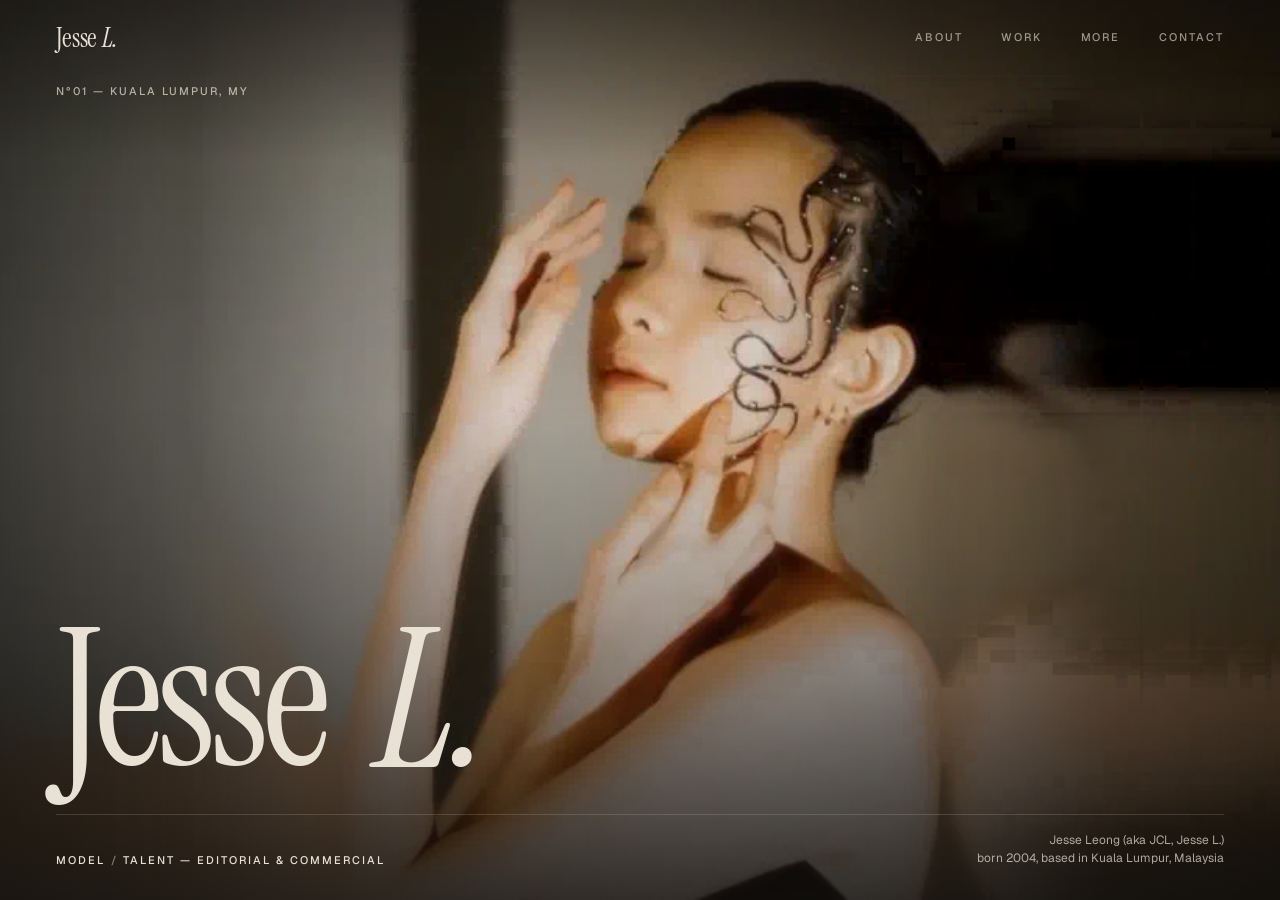
==== commit 8afa8404: "Motion fallback: in-app browsers get animated images instead of video Instagram/Facebook/TikTok in-a" ====
--- a/index.html
+++ b/index.html
@@ -31,8 +31,6 @@
       data-poster-tall="[data-uri]"
       data-poster-wide="[data-uri]"></video>
     <picture class="hero-anim" hidden>
-      <source media="(min-aspect-ratio: 1/1)" data-srcset="hero-wide.avif" type="image/avif">
-      <source data-srcset="hero.avif" type="image/avif">
       <source media="(min-aspect-ratio: 1/1)" data-srcset="hero-wide.webp" type="image/webp">
       <img data-src="hero.webp" alt="" decoding="async">
     </picture>
--- a/site.css
+++ b/site.css
@@ -275,13 +275,28 @@
 /* ==========================================================================
    ABOUT
    ========================================================================== */
-.about-grid{
-  display:grid;
-  grid-template-columns:minmax(0,5fr) minmax(0,7fr);
-  gap:clamp(36px,7vw,120px);
-  align-items:start;
-}
-.about-portrait{position:sticky; top:calc(var(--header-h) + 32px);}
+.about-grid{max-width:880px;}
+/* the J of "Jesse": a drop cap cut out of a photo collage, over the Kira Project star */
+.mask-j{
+  display:inline-block;
+  font-family:'Playfair Display',var(--serif); font-weight:900;
+  line-height:.78; letter-spacing:0;
+  /* generous padding: WebKit (iPhone, Instagram browser) only paints the clipped
+     photo inside the element's box, so the box must cover the whole glyph */
+  padding:.12em .08em .28em; margin:-.12em -.08em -.28em;
+  color:transparent; -webkit-text-fill-color:transparent;
+  background:url("about-j.jpg") center .1em / 100% auto repeat-y;
+  -webkit-background-clip:text; background-clip:text;
+}
+.drop-star{position:relative; float:left; font-size:8em; line-height:.78; margin:.08em .22em .02em .16em;}
+.drop-star::before{
+  content:""; position:absolute;
+  left:50%; top:50%; width:1.02em; height:1.02em; transform:translate(-50%,-50%);
+  background:url("about-star.png") center / contain no-repeat;
+  opacity:.5;
+}
+.drop-star .mask-j{position:relative; display:block;
+  filter:drop-shadow(0 0 .025em rgba(92,150,235,.75)) drop-shadow(0 0 .09em rgba(92,150,235,.45));}
 .about-lead{
   font-family:var(--serif);
   font-size:clamp(26px,2.9vw,42px);
@@ -311,50 +326,138 @@
 .stat .k{font-size:11px; font-weight:500; letter-spacing:.16em; text-transform:uppercase; color:var(--mute);}
 .stat .v{font-family:var(--serif); font-size:24px; line-height:1.1; text-align:right;}
 .stat.wide{grid-column:1/-1;}
+.snap{margin-top:clamp(80px,9vw,140px);}
+.snap-frame{margin:24px auto 0; max-width:min(520px,calc((100svh - 140px) * 0.75));}
+.snap-frame img{width:100%; height:auto; display:block;}
 .compcard{margin-top:clamp(80px,9vw,140px);}
 .comp-grid{display:grid; grid-template-columns:repeat(4,minmax(0,1fr)); gap:clamp(10px,1.2vw,18px); margin-top:24px; align-items:end;}
+/* comp card: front (landscape) and back (portrait) shown at the same height */
+.comp-grid--card{grid-template-columns:1.5625fr 1fr; align-items:start;}
+.comp-grid--card img{width:100%; height:auto; display:block;}
+/* comp card is shown blurred (the page only carries blurred copies) behind a contact prompt */
+.comp-lock{position:relative; margin-top:24px;}
+.comp-lock .comp-grid{margin-top:0; user-select:none; pointer-events:none;}
+.comp-lock .comp-grid::after{content:""; position:absolute; inset:0; background:rgba(241,236,227,.18);}
+.comp-lock-panel{
+  position:absolute; left:50%; top:50%; transform:translate(-50%,-50%);
+  width:min(88%,420px); padding:clamp(26px,3vw,40px) clamp(22px,3vw,36px);
+  text-align:center; background:rgba(241,236,227,.86);
+  -webkit-backdrop-filter:blur(6px); backdrop-filter:blur(6px);
+  border:1px solid var(--line);
+}
+.comp-lock-icon{display:inline-flex; width:30px; height:30px; color:var(--ink);}
+.comp-lock-icon svg{width:100%; height:100%;}
+.comp-lock-text{margin-top:14px; font-family:var(--serif); font-size:clamp(20px,2vw,26px); line-height:1.25; color:var(--ink);}
+.comp-lock-link{
+  display:inline-block; margin-top:16px;
+  font-size:11px; font-weight:500; letter-spacing:.16em; text-transform:uppercase; color:var(--ink);
+  text-decoration:underline; text-underline-offset:5px; text-decoration-thickness:1px;
+  transition:color .3s var(--ease);
+}
+@media (hover:hover){ .comp-lock-link:hover{color:var(--accent);} }
 .comp-grid figcaption{position:absolute; left:10px; bottom:9px; font-family:var(--mono); font-size:10px; letter-spacing:.06em; color:rgba(255,255,255,.85); text-shadow:0 1px 6px rgba(0,0,0,.4);}
 
 /* ==========================================================================
    WORK
    ========================================================================== */
-.series{padding:clamp(40px,4.4vw,64px) 0 clamp(64px,7vw,110px);}
-.series + .series{border-top:1px solid var(--line);}
-.series-head{
-  display:grid;
-  grid-template-columns:clamp(44px,6vw,110px) minmax(0,1fr) auto;
-  align-items:baseline;
-  gap:16px;
-  margin-bottom:clamp(24px,3vw,40px);
-}
+/* Each series reads like a magazine feature: an opening spread
+   (lead photo + title), then plates laid out on a 12-column grid. */
+.story{
+  --cols:repeat(12,minmax(0,1fr));
+  --cgap:clamp(12px,2vw,32px);
+  --drop:clamp(64px,11vw,200px);
+  padding:clamp(56px,7vw,120px) 0 clamp(72px,9vw,150px);
+}
+.story + .story{border-top:1px solid var(--line);}
+
+.plate{margin:0;}
+.plate .frame img{display:block;}
+.plate figcaption{margin-top:10px; font-size:10px;}
+
+/* a short film at the top of a series; muted loop, click opens the original post */
+.story-reel{display:grid; grid-template-columns:repeat(12,minmax(0,1fr)); column-gap:clamp(12px,2vw,32px); align-items:end; margin-bottom:clamp(56px,7vw,110px);}
+.story-reel .reel-frame{grid-column:1/9;}
+.story-reel .reel-label{grid-column:10/13; margin-top:0;}
+.reel-frame{position:relative; display:block; overflow:hidden; background:var(--night);}
+.reel-frame video,.reel-frame .reel-anim{display:block; width:100%; height:auto;}
+.reel-badge{
+  position:absolute; left:16px; bottom:16px;
+  display:inline-flex; align-items:center; gap:8px;
+  padding:9px 14px; border-radius:999px;
+  background:rgba(18,16,14,.62); color:var(--on-night);
+  font-size:10.5px; font-weight:500; letter-spacing:.16em; text-transform:uppercase;
+  -webkit-backdrop-filter:blur(6px); backdrop-filter:blur(6px);
+  transition:background-color .35s var(--ease);
+}
+.reel-badge svg{width:11px; height:11px;}
+@media (hover:hover){ .story-reel:hover .reel-badge{background:rgba(18,16,14,.85);} }
+.reel-label{display:block; margin-top:10px; font-size:13px; line-height:1.7; color:var(--ink-2);}
+
+.story-open{display:grid; grid-template-columns:var(--cols); column-gap:var(--cgap); align-items:end;}
+.story-lead{grid-column:1/7; grid-row:1;}
+.story-head{grid-column:8/12; grid-row:1; padding-bottom:clamp(24px,4vw,64px);}
+.story--flip .story-lead{grid-column:7/13;}
+.story--flip .story-head{grid-column:2/6;}
+
+.story-kicker{display:flex; align-items:center; gap:14px; margin-bottom:clamp(20px,2.4vw,34px);}
+.story-kicker .num{color:var(--ink);}
+.story-kicker .num::after{content:""; display:inline-block; vertical-align:middle; width:36px; height:1px; background:var(--line); margin-left:14px;}
 .series-title{
   font-family:var(--serif); font-weight:400;
-  font-size:clamp(34px,4.4vw,68px);
-  line-height:.98; letter-spacing:-.015em;
-}
-.series-credit{font-size:12.5px; color:var(--mute); text-align:right; max-width:34ch;}
-
-.flipbook-wrap{margin-left:calc(clamp(44px,6vw,110px) + 16px); margin-right:calc(var(--gutter) * -1);}
-.flipbook{
-  display:flex; gap:clamp(10px,1.3vw,20px);
+  font-size:clamp(40px,5.2vw,84px);
+  line-height:.95; letter-spacing:-.02em;
+}
+.series-credit{margin-top:clamp(18px,2vw,26px); font-size:13px; line-height:1.7; color:var(--ink-2); max-width:42ch; white-space:pre-line;}
+/* sentence-length titles (e.g. a pull quote) drop a size */
+.series-credit:empty{display:none;}
+.series-title.is-long{font-size:clamp(30px,3.1vw,50px); line-height:1.05;}
+
+/* series intro text: note, disclaimer (accent), credits list */
+.story-note{margin-top:18px; font-size:13px; line-height:1.7; color:var(--ink-2); max-width:44ch; white-space:pre-line;}
+.story-disclaimer{color:var(--accent);}
+/* a named group of photos inside one series (e.g. Lipstick / Sunscreen) */
+.group-mark{display:flex; align-items:baseline; gap:16px; margin-top:clamp(80px,10vw,160px); padding-top:18px; border-top:1px solid var(--line);}
+.group-name{font-family:var(--serif); font-style:italic; font-size:clamp(28px,2.6vw,42px); line-height:1;}
+.group-mark + .plate-row{margin-top:clamp(32px,4vw,56px);}
+
+.plate-row{display:grid; grid-template-columns:var(--cols); column-gap:var(--cgap); align-items:start; margin-top:clamp(56px,8vw,140px);}
+.plate-pair .plate:nth-child(1){grid-column:2/6;}
+.plate-pair .plate:nth-child(2){grid-column:8/11; margin-top:var(--drop);}
+.plate-pair--b .plate:nth-child(1){grid-column:3/6; margin-top:var(--drop);}
+.plate-pair--b .plate:nth-child(2){grid-column:7/11;}
+.plate-solo .plate{grid-column:5/9;}
+.plate-solo--r .plate{grid-column:7/11;}
+.plate-wide .plate{grid-column:3/11;}
+.plate-pair--land .plate:nth-child(1){grid-column:1/7; margin-top:0;}
+.plate-pair--land .plate:nth-child(2){grid-column:7/13; margin-top:0;}
+
+/* Index: one cover per series in a slider; a series opens on its own (#slug) */
+.covers{margin-bottom:clamp(40px,5vw,70px);}
+.cover-track{
+  --peek:clamp(56px,12vw,200px);
+  display:flex; gap:clamp(20px,3vw,48px);
   overflow-x:auto; overscroll-behavior-x:contain;
-  scroll-snap-type:x mandatory;
+  scroll-snap-type:x mandatory; scrollbar-width:none;
   -webkit-overflow-scrolling:touch;
-  scrollbar-width:none;
+  /* run to the screen edge so the next cover shows a slice on the right */
+  margin-right:calc(var(--gutter) * -1);
   padding-right:var(--gutter);
-  scroll-padding-left:0;
-}
-.flipbook::-webkit-scrollbar{display:none;}
-.flipbook{--H:clamp(360px,70vh,720px); --maxw:78vw; align-items:center;}
-.flipbook .frame{
-  flex:0 0 auto;
-  scroll-snap-align:start;
-}
-.flipbook .frame img{
-  height:min(var(--H), calc(var(--maxw) * var(--r)));
-  width:auto; max-width:none;
-}
-.flip-bar{display:flex; align-items:center; gap:18px; margin-top:22px; padding-right:var(--gutter);}
+}
+.cover-track::-webkit-scrollbar{display:none;}
+.cover{
+  flex:0 0 calc(100% - var(--peek)); scroll-snap-align:start;
+  display:grid; grid-template-columns:repeat(12,minmax(0,1fr));
+  column-gap:clamp(12px,2vw,32px); align-items:center;
+  transition:opacity .6s var(--ease);
+}
+.js .cover:not(.is-current){opacity:.45;}
+.cover-media{grid-column:1/8; display:flex; justify-content:center; align-items:center; height:clamp(360px,calc(100svh - var(--header-h) - 330px),760px); overflow:hidden;}
+.cover-media img{max-height:100%; max-width:100%; width:auto; height:auto; transition:transform 1.4s var(--ease);}
+@media (hover:hover){ .cover-media:hover img{transform:scale(1.03);} }
+.cover-text{grid-column:9/13;}
+.cover-link{display:inline-block; margin-top:clamp(24px,3vw,40px);}
+
+.cover-bar{display:flex; align-items:center; gap:18px; margin-top:clamp(24px,3vw,40px);}
 .flip-btn{
   width:46px; height:46px; border-radius:50%;
   border:1px solid var(--line);
@@ -364,27 +467,33 @@
 .flip-btn svg{width:16px; height:16px;}
 @media (hover:hover){ .flip-btn:hover:not(:disabled){background:var(--ink); color:var(--bg); border-color:var(--ink);} }
 .flip-btn:disabled{opacity:.3; cursor:default;}
-.flip-count{min-width:5.5em;}
-.flip-progress{flex:1; height:1px; background:var(--line); position:relative; max-width:320px;}
-.flip-progress span{position:absolute; left:0; top:0; bottom:0; background:var(--ink); width:0; transition:width .5s var(--ease);}
-
-.credits{margin-top:clamp(40px,5vw,70px);}
-.credit{
-  display:grid;
-  grid-template-columns:minmax(0,5fr) minmax(0,6fr);
-  gap:clamp(28px,5vw,90px);
-  align-items:center;
-  padding:clamp(48px,5vw,80px) 0;
-  border-top:1px solid var(--line);
-}
-.credit-media{display:grid; grid-template-columns:1fr 1fr; gap:clamp(8px,1vw,14px); align-items:start;}
-.credit-media .frame.main{grid-column:1/-1;}
-.credit-title{
-  font-family:var(--serif); font-weight:400;
-  font-size:clamp(38px,4.6vw,72px); line-height:.98; letter-spacing:-.015em;
-  margin:16px 0 18px;
-}
-.credit-text{max-width:42ch; color:var(--ink-2);}
+.cover-count{min-width:5.5em;}
+.cover-progress{flex:1; height:1px; background:var(--line); position:relative; max-width:320px;}
+.cover-progress span{position:absolute; left:0; top:0; bottom:0; background:var(--ink); width:0; transition:width .5s var(--ease);}
+
+/* Work index opens straight onto the covers: a compact heading, less top space */
+.work-page .page{padding-top:calc(var(--header-h) + env(safe-area-inset-top) + clamp(32px,4vw,64px));}
+.work-index .page-head{padding-bottom:clamp(20px,2.4vw,32px); margin-bottom:clamp(28px,3.4vw,52px);}
+.work-index .page-title{font-size:clamp(40px,4vw,64px);}
+.work-index .page-intro{font-size:13.5px; line-height:1.65; max-width:52ch;}
+.series-back{display:none;}
+.series-nav{display:none;}
+.js .work-series{display:none;}
+.js.viewing .work-index{display:none;}
+.js.viewing .work-series{display:block;}
+.js .story{display:none;}
+.js .story.is-open{display:block; padding-top:clamp(28px,3vw,48px); border-top:0;}
+.js .series-back{display:inline-block;}
+.js .series-nav{display:flex; justify-content:space-between; gap:24px; padding-top:32px; border-top:1px solid var(--line);}
+
+/* titled groups on the Work index: Photo Series, Runway, Competition */
+.group-head{display:flex; align-items:baseline; justify-content:space-between; gap:16px; padding-bottom:14px; margin-bottom:clamp(20px,2.4vw,32px); border-bottom:1px solid var(--line);}
+.group-title{font-family:var(--serif); font-style:italic; font-weight:400; font-size:clamp(28px,2.6vw,42px); line-height:1;}
+.covers + .group-head{margin-top:clamp(72px,9vw,140px);}
+/* a slider with one cover: full width, no nav */
+.covers.is-single .cover{flex-basis:100%;}
+.covers.is-single .cover-bar{display:none;}
+.js .covers.is-single .cover:not(.is-current){opacity:1;}
 
 /* ==========================================================================
    MORE
@@ -461,7 +570,6 @@
    RESPONSIVE
    ========================================================================== */
 @media (max-width:1024px){
-  .about-grid{grid-template-columns:minmax(0,1fr) minmax(0,1.2fr);}
   .stat-grid{grid-template-columns:1fr;}
 }
 
@@ -469,16 +577,33 @@
   :root{--header-h:64px;}
   .page-head{grid-template-columns:1fr;}
   .page-intro{justify-self:start;}
-  .about-grid{grid-template-columns:1fr;}
-  .about-portrait{position:relative; top:auto; max-width:520px;}
   .stat-grid{grid-template-columns:1fr 1fr;}
   .comp-grid{grid-template-columns:repeat(2,minmax(0,1fr));}
-  .series-head{grid-template-columns:auto 1fr; row-gap:6px;}
-  .series-head .num{grid-row:1;}
-  .series-credit{grid-column:2; text-align:left;}
-  .flipbook-wrap{margin-left:0;}
-  .flipbook{--H:min(62svh,560px); --maxw:84vw;}
-  .credit{grid-template-columns:1fr;}
+  .comp-grid--card{grid-template-columns:1fr;}
+  .drop-star{font-size:6.6em; margin:.08em .16em 0 .1em;}
+  /* phone: back of the card shows only its top quarter, fading out */
+  .comp-grid--card .frame:nth-child(2){aspect-ratio:1080/340; overflow:hidden;
+    -webkit-mask-image:linear-gradient(to bottom,#000 35%,transparent);
+            mask-image:linear-gradient(to bottom,#000 35%,transparent);}
+  .comp-lock-panel{width:min(54%,200px); padding:12px 12px 11px;}
+  .comp-lock-icon{width:16px; height:16px;}
+  .comp-lock-text{margin-top:5px; font-size:14px; line-height:1.2;}
+  .comp-lock-link{margin-top:7px; font-size:9px; letter-spacing:.14em; text-underline-offset:4px;}
+  .cover-track{--peek:30vw;}
+  .cover{align-items:start;}
+  .cover-media{grid-column:1/-1; height:auto; justify-content:flex-start;}
+  .cover-media img{width:100%; max-height:none;}
+  .cover-text{grid-column:1/-1; padding-top:20px;}
+  .story-reel .reel-frame,.story-reel .reel-label{grid-column:1/-1;}
+  .story-reel .reel-label{margin-top:10px;}
+  .story-lead,.story--flip .story-lead{grid-column:1/-1;}
+  .story-head,.story--flip .story-head{grid-column:1/-1; grid-row:2; padding:28px 0 0;}
+  .story{--drop:clamp(48px,14vw,110px);}
+  .plate-pair .plate:nth-child(1),.plate-pair--b .plate:nth-child(1){grid-column:1/7;}
+  .plate-pair .plate:nth-child(2),.plate-pair--b .plate:nth-child(2){grid-column:7/13;}
+  .plate-solo .plate{grid-column:2/10;}
+  .plate-solo--r .plate{grid-column:4/12;}
+  .plate-wide .plate{grid-column:1/-1;}
   .more-item{grid-template-columns:auto 1fr; }
   .more-item .num{padding-top:.75em;}
   .more-body{grid-column:2;}
@@ -497,10 +622,8 @@
   .page-title{font-size:clamp(52px,16vw,84px);}
   .stat-grid{grid-template-columns:1fr;}
   .stat .v{font-size:21px;}
-  .flipbook{--maxw:86vw;}
-  .flip-hint{display:none;}
-  .flip-btn{width:42px; height:42px;}
-  .credit-title{font-size:clamp(34px,11vw,48px);}
+  .plate-row{margin-top:48px;}
+  .series-title{font-size:clamp(38px,12vw,56px);}
   .more-item{grid-template-columns:1fr; gap:14px;}
   .more-item .num{padding-top:0;}
   .more-body{grid-column:auto;}
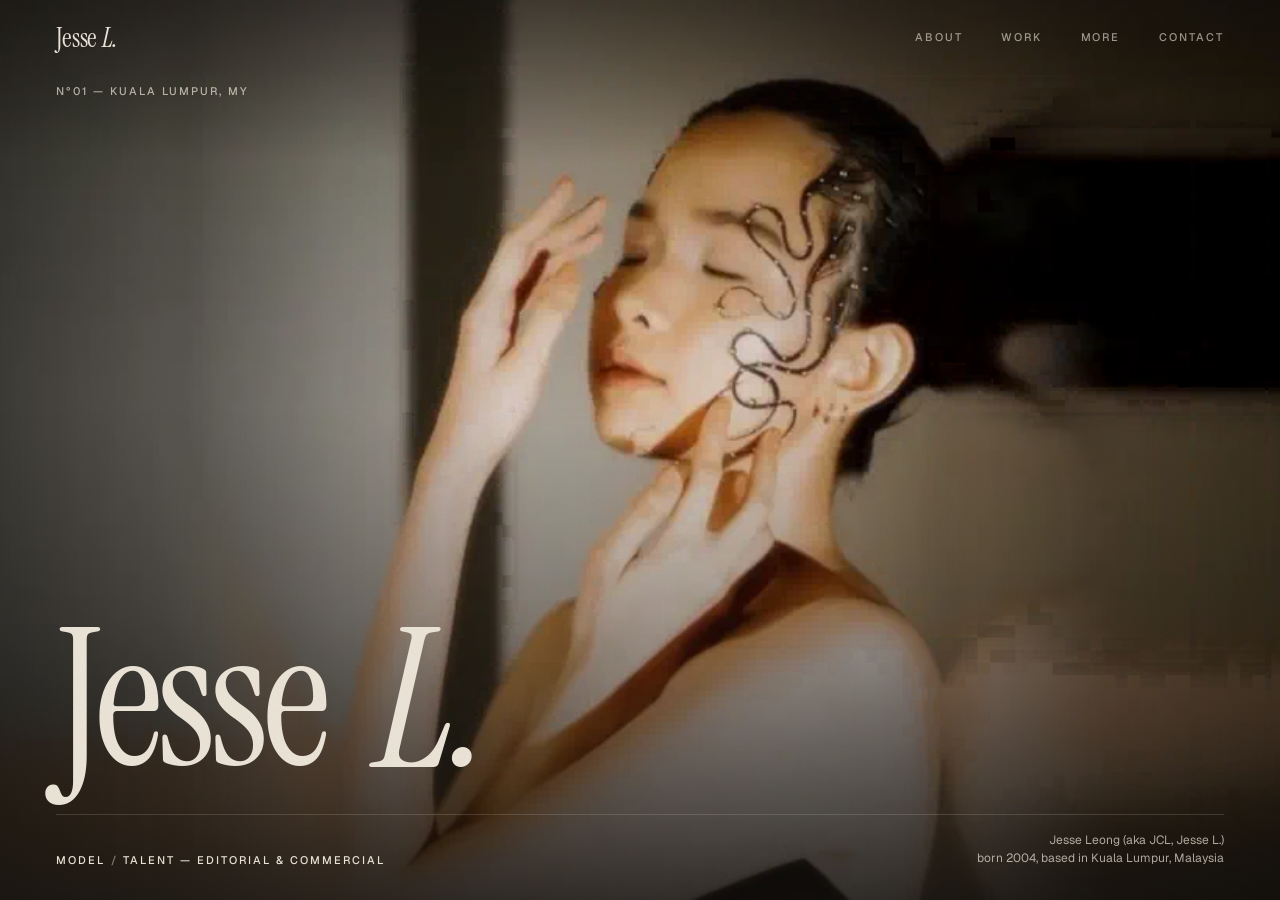
==== commit 22e243c8: "Site improvements: faster Work page, share previews, contact paths - Work photos move out of the HTM" ====
--- a/index.html
+++ b/index.html
@@ -4,6 +4,15 @@
 <meta charset="UTF-8">
 <meta name="viewport" content="width=device-width, initial-scale=1.0, viewport-fit=cover">
 <title>Jesse L — Model / Talent</title>
+<meta property="og:type" content="website">
+<meta property="og:site_name" content="Jesse L">
+<meta property="og:title" content="Jesse L — Model / Talent">
+<meta property="og:description" content="Jesse L — model and talent based in Kuala Lumpur, Malaysia. Editorial, commercial and beauty.">
+<meta property="og:url" content="https://jesseleong.com/">
+<meta property="og:image" content="https://jesseleong.com/og-image.jpg">
+<meta property="og:image:width" content="1200">
+<meta property="og:image:height" content="630">
+<meta name="twitter:card" content="summary_large_image">
 <meta name="description" content="Jesse L — model and talent based in Kuala Lumpur, Malaysia. Editorial, commercial and beauty.">
 <meta name="theme-color" content="#12100e">
 <script>document.documentElement.className='js';</script>
--- a/site.css
+++ b/site.css
@@ -280,22 +280,25 @@
 .mask-j{
   display:inline-block;
   font-family:'Playfair Display',var(--serif); font-weight:900;
-  line-height:.78; letter-spacing:0;
+  line-height:1; letter-spacing:0;
   /* generous padding: WebKit (iPhone, Instagram browser) only paints the clipped
      photo inside the element's box, so the box must cover the whole glyph */
-  padding:.12em .08em .28em; margin:-.12em -.08em -.28em;
+  padding:.12em .08em .28em;
   color:transparent; -webkit-text-fill-color:transparent;
   background:url("about-j.jpg") center .1em / 100% auto repeat-y;
   -webkit-background-clip:text; background-clip:text;
 }
-.drop-star{position:relative; float:left; font-size:8em; line-height:.78; margin:.08em .22em .02em .16em;}
+/* site.js sizes this box to the J's actual ink (measured in the browser's own
+   font rendering) and places the letter inside it, so text wraps around the
+   visible J and never under it. The width/height here are only a fallback. */
+.drop-star{position:relative; float:left; font-size:8em; line-height:1; width:.62em; height:.74em; margin:.12em .22em .1em .16em;}
 .drop-star::before{
   content:""; position:absolute;
   left:50%; top:50%; width:1.02em; height:1.02em; transform:translate(-50%,-50%);
   background:url("about-star.png") center / contain no-repeat;
   opacity:.5;
 }
-.drop-star .mask-j{position:relative; display:block;
+.drop-star .mask-j{position:absolute; left:-.1em; top:-.3em; display:block;
   filter:drop-shadow(0 0 .025em rgba(92,150,235,.75)) drop-shadow(0 0 .09em rgba(92,150,235,.45));}
 .about-lead{
   font-family:var(--serif);
@@ -375,11 +378,33 @@
 .plate figcaption{margin-top:10px; font-size:10px;}
 
 /* a short film at the top of a series; muted loop, click opens the original post */
+/* a moving image closing a series, fading into the page with its title */
+.motion-end{position:relative; margin:clamp(56px,8vw,140px) 0 0; overflow:hidden;}
+.motion-end img{display:block; width:100%; height:auto;}
+.motion-end::after{content:""; position:absolute; left:0; right:0; bottom:0; height:55%;
+  background:linear-gradient(to bottom, rgba(241,236,227,0), var(--bg) 92%); pointer-events:none;}
+.motion-end-caption{position:absolute; left:0; right:0; bottom:clamp(14px,2.4vw,36px); z-index:1; text-align:center;
+  font-family:var(--serif); font-size:clamp(24px,3.6vw,56px); line-height:1.05; letter-spacing:-.01em; color:var(--ink); padding:0 16px;}
+/* full-width bar linking a series to its film on Instagram */
+.film-cta{
+  display:flex; align-items:center; gap:16px;
+  margin-top:clamp(28px,3.4vw,48px); padding:16px 20px;
+  background:transparent; color:var(--accent);
+  border:1px solid var(--accent);
+  font-size:11px; font-weight:500; letter-spacing:.16em; text-transform:uppercase;
+  transition:background-color .35s var(--ease), color .35s var(--ease);
+}
+.film-cta-icon{display:inline-flex; align-items:center; justify-content:center; width:30px; height:30px; border-radius:50%; border:1px solid currentColor; flex:none;}
+.film-cta-icon svg{width:11px; height:11px; margin-left:2px;}
+.film-cta-text{flex:1;}
+.film-cta-arrow{font-size:15px; transition:transform .35s var(--ease);}
+@media (hover:hover){ .film-cta:hover{background:var(--accent); color:var(--bg);} .film-cta:hover .film-cta-arrow{transform:translate(3px,-3px);} }
 .story-reel{display:grid; grid-template-columns:repeat(12,minmax(0,1fr)); column-gap:clamp(12px,2vw,32px); align-items:end; margin-bottom:clamp(56px,7vw,110px);}
 .story-reel .reel-frame{grid-column:1/9;}
 .story-reel .reel-label{grid-column:10/13; margin-top:0;}
 .reel-frame{position:relative; display:block; overflow:hidden; background:var(--night);}
 .reel-frame video,.reel-frame .reel-anim{display:block; width:100%; height:auto;}
+.reel-frame video[hidden]{display:none;}
 .reel-badge{
   position:absolute; left:16px; bottom:16px;
   display:inline-flex; align-items:center; gap:8px;
@@ -393,11 +418,8 @@
 @media (hover:hover){ .story-reel:hover .reel-badge{background:rgba(18,16,14,.85);} }
 .reel-label{display:block; margin-top:10px; font-size:13px; line-height:1.7; color:var(--ink-2);}
 
-.story-open{display:grid; grid-template-columns:var(--cols); column-gap:var(--cgap); align-items:end;}
-.story-lead{grid-column:1/7; grid-row:1;}
-.story-head{grid-column:8/12; grid-row:1; padding-bottom:clamp(24px,4vw,64px);}
-.story--flip .story-lead{grid-column:7/13;}
-.story--flip .story-head{grid-column:2/6;}
+.story-open{display:grid; grid-template-columns:var(--cols); column-gap:var(--cgap);}
+.story-head{grid-column:1/9;}
 
 .story-kicker{display:flex; align-items:center; gap:14px; margin-bottom:clamp(20px,2.4vw,34px);}
 .story-kicker .num{color:var(--ink);}
@@ -415,6 +437,7 @@
 /* series intro text: note, disclaimer (accent), credits list */
 .story-note{margin-top:18px; font-size:13px; line-height:1.7; color:var(--ink-2); max-width:44ch; white-space:pre-line;}
 .story-disclaimer{color:var(--accent);}
+.story-more{display:inline-block; margin-top:22px;}
 /* a named group of photos inside one series (e.g. Lipstick / Sunscreen) */
 .group-mark{display:flex; align-items:baseline; gap:16px; margin-top:clamp(80px,10vw,160px); padding-top:18px; border-top:1px solid var(--line);}
 .group-name{font-family:var(--serif); font-style:italic; font-size:clamp(28px,2.6vw,42px); line-height:1;}
@@ -425,6 +448,10 @@
 .plate-pair .plate:nth-child(2){grid-column:8/11; margin-top:var(--drop);}
 .plate-pair--b .plate:nth-child(1){grid-column:3/6; margin-top:var(--drop);}
 .plate-pair--b .plate:nth-child(2){grid-column:7/11;}
+/* the series cover opens the photo sequence, a size up from the other plates */
+.story-open + .plate-cover,.film-cta + .plate-cover{margin-top:clamp(36px,4.4vw,64px);}
+.plate-cover .plate{grid-column:4/10;}
+.plate-cover--land .plate{grid-column:2/12;}
 .plate-solo .plate{grid-column:5/9;}
 .plate-solo--r .plate{grid-column:7/11;}
 .plate-wide .plate{grid-column:3/11;}
@@ -476,6 +503,18 @@
 .work-index .page-head{padding-bottom:clamp(20px,2.4vw,32px); margin-bottom:clamp(28px,3.4vw,52px);}
 .work-index .page-title{font-size:clamp(40px,4vw,64px);}
 .work-index .page-intro{font-size:13.5px; line-height:1.65; max-width:52ch;}
+/* end-of-series call to action */
+.series-contact{display:none;}
+.js .series-contact{display:flex; flex-wrap:wrap; align-items:baseline; justify-content:space-between; gap:14px 28px;
+  margin-top:clamp(64px,8vw,120px); padding:clamp(28px,3.4vw,44px) 0; border-top:1px solid var(--line);}
+.series-contact-q{font-family:var(--serif); font-size:clamp(26px,2.8vw,40px); line-height:1.1; color:var(--ink);}
+.series-contact-link{font-size:11px; font-weight:500; letter-spacing:.16em; text-transform:uppercase; color:var(--accent);
+  padding:14px 20px; border:1px solid var(--accent); transition:background-color .3s var(--ease), color .3s var(--ease);}
+@media (hover:hover){ .series-contact-link:hover{background:var(--accent); color:var(--bg);} }
+.js .series-contact + .series-nav{border-top:0; padding-top:0;}
+/* @handles in credits link to Instagram */
+.ig-handle{color:inherit; text-decoration:underline; text-decoration-color:var(--line); text-underline-offset:3px; transition:text-decoration-color .3s var(--ease), color .3s var(--ease);}
+@media (hover:hover){ .ig-handle:hover{color:var(--accent); text-decoration-color:currentColor;} }
 .series-back{display:none;}
 .series-nav{display:none;}
 .js .work-series{display:none;}
@@ -580,7 +619,9 @@
   .stat-grid{grid-template-columns:1fr 1fr;}
   .comp-grid{grid-template-columns:repeat(2,minmax(0,1fr));}
   .comp-grid--card{grid-template-columns:1fr;}
-  .drop-star{font-size:6.6em; margin:.08em .16em 0 .1em;}
+  .motion-end::after{height:38%;}
+  .motion-end-caption{font-size:19px; bottom:10px;}
+  .drop-star{font-size:6.6em; margin:.12em .16em .08em .1em;}
   /* phone: back of the card shows only its top quarter, fading out */
   .comp-grid--card .frame:nth-child(2){aspect-ratio:1080/340; overflow:hidden;
     -webkit-mask-image:linear-gradient(to bottom,#000 35%,transparent);
@@ -596,8 +637,8 @@
   .cover-text{grid-column:1/-1; padding-top:20px;}
   .story-reel .reel-frame,.story-reel .reel-label{grid-column:1/-1;}
   .story-reel .reel-label{margin-top:10px;}
-  .story-lead,.story--flip .story-lead{grid-column:1/-1;}
-  .story-head,.story--flip .story-head{grid-column:1/-1; grid-row:2; padding:28px 0 0;}
+  .story-head{grid-column:1/-1;}
+  .plate-cover .plate,.plate-cover--land .plate{grid-column:1/-1;}
   .story{--drop:clamp(48px,14vw,110px);}
   .plate-pair .plate:nth-child(1),.plate-pair--b .plate:nth-child(1){grid-column:1/7;}
   .plate-pair .plate:nth-child(2),.plate-pair--b .plate:nth-child(2){grid-column:7/13;}
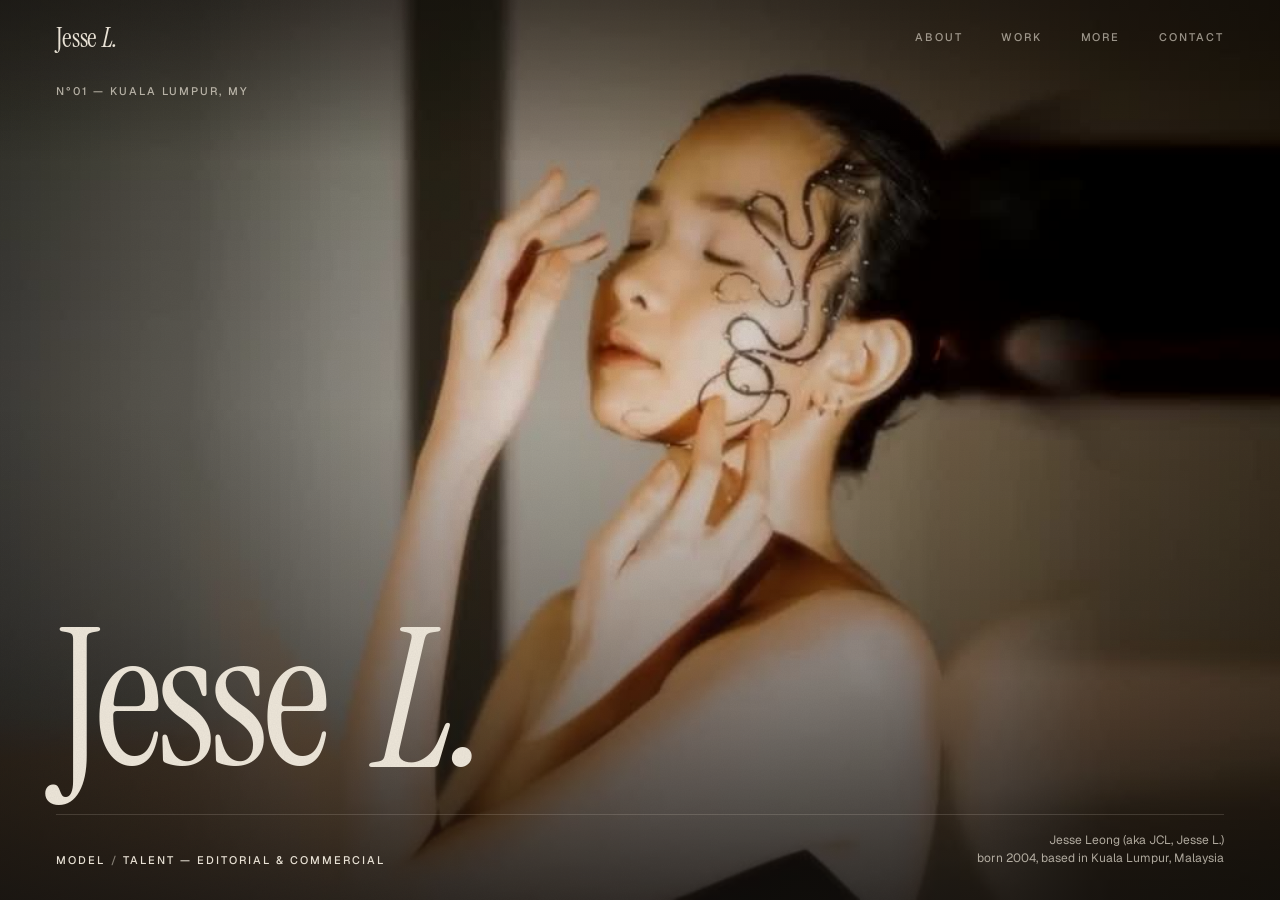
==== commit 5453a436: "Home: HD frame-sequence film where video can't autoplay; sturdier share tags The animated WebP fallb" ====
--- a/index.html
+++ b/index.html
@@ -10,6 +10,9 @@
 <meta property="og:description" content="Jesse L — model and talent based in Kuala Lumpur, Malaysia. Editorial, commercial and beauty.">
 <meta property="og:url" content="https://jesseleong.com/">
 <meta property="og:image" content="https://jesseleong.com/og-image.jpg">
+<meta property="og:image:secure_url" content="https://jesseleong.com/og-image.jpg">
+<meta property="og:image:type" content="image/jpeg">
+<meta property="og:image:alt" content="Jesse L — motion portrait">
 <meta property="og:image:width" content="1200">
 <meta property="og:image:height" content="630">
 <meta name="twitter:card" content="summary_large_image">
@@ -39,10 +42,7 @@
       data-src-tall="hero.mp4" data-src-wide="hero-wide.mp4"
       data-poster-tall="[data-uri]"
       data-poster-wide="[data-uri]"></video>
-    <picture class="hero-anim" hidden>
-      <source media="(min-aspect-ratio: 1/1)" data-srcset="hero-wide.webp" type="image/webp">
-      <img data-src="hero.webp" alt="" decoding="async">
-    </picture>
+    <canvas class="hero-anim" hidden aria-hidden="true" data-frames-tall="hero-frames/tall/" data-frames-wide="hero-frames/wide/" data-frame-count="104" data-fps="10">
   </figure>
 
   <p class="hero-eyebrow label" data-f="home.eyebrow">N°01 — KUALA LUMPUR, MY</p>
--- a/site.css
+++ b/site.css
@@ -196,8 +196,7 @@
 }
 .hero-film{position:absolute; inset:0; margin:0; background:var(--night); z-index:0;}
 .hero-film video{width:100%; height:100%; object-fit:cover; object-position:50% 28%;}
-.hero-anim:not([hidden]){position:absolute; inset:0; display:block;}
-.hero-anim img{width:100%; height:100%; max-width:none; object-fit:cover; object-position:50% 28%;}
+.hero-anim:not([hidden]){position:absolute; inset:0; display:block; width:100%; height:100%; max-width:none; object-fit:cover; object-position:50% 28%;}
 .hero.is-anim .hero-film video{visibility:hidden;}
 .hero-film::after{
   content:""; position:absolute; inset:0; pointer-events:none;
@@ -252,7 +251,7 @@
 /* landscape: full-bleed 16:9 film (hero-wide.mp4) */
 @media (min-aspect-ratio:1/1){
   .hero{min-height:0;}
-  .hero-film video,.hero-anim img{object-position:50% 40%;}
+  .hero-film video,.hero-anim{object-position:50% 40%;}
   .hero-film::after{
     background:
       linear-gradient(180deg, rgba(18,16,14,.5) 0%, rgba(18,16,14,0) 18%),
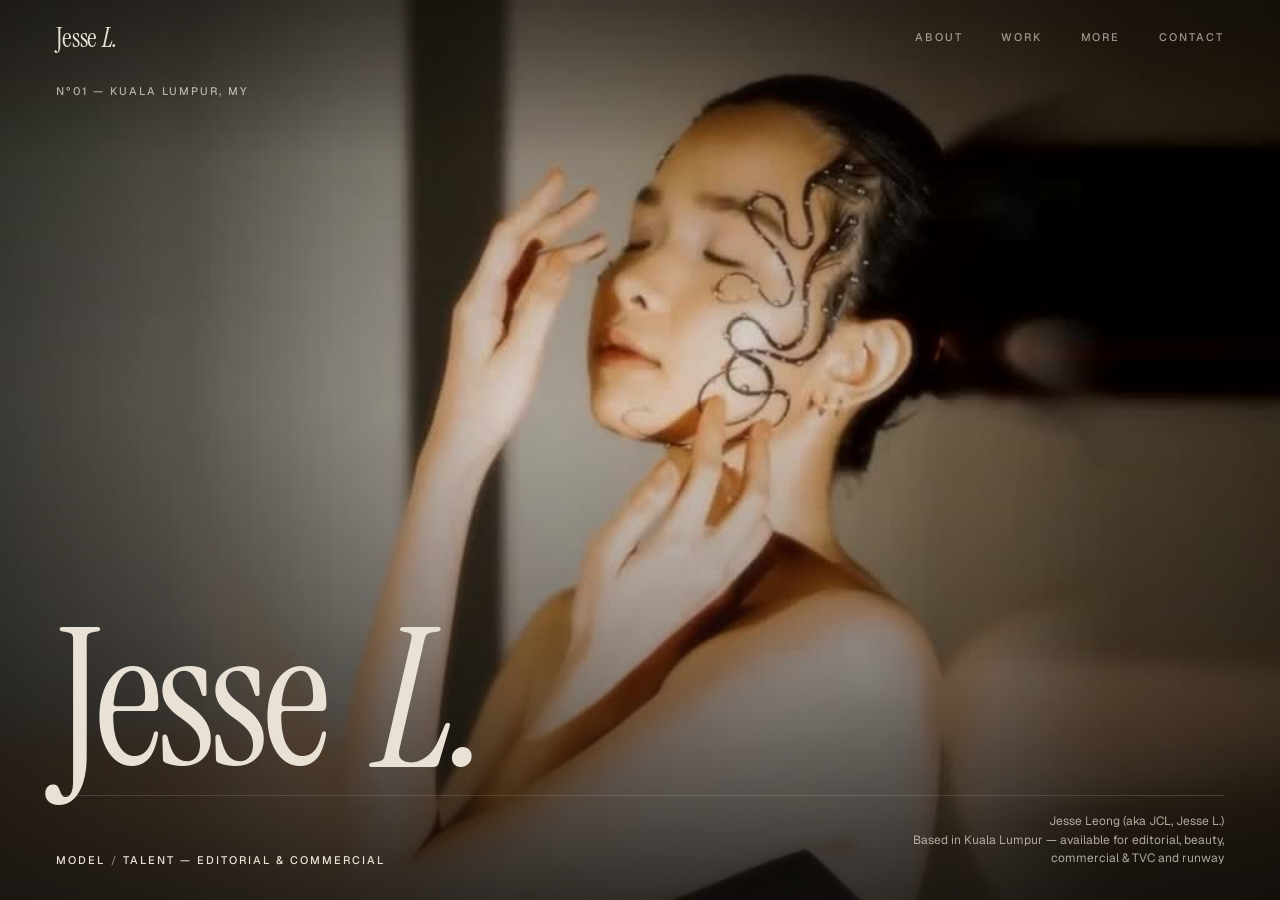
==== commit 661dc5c3: "Portfolio pass: booking line, Selected work, Print filters, clients list Home says what Jesse can be" ====
--- a/index.html
+++ b/index.html
@@ -51,7 +51,7 @@
 
   <div class="hero-info">
     <p class="hero-role label"><span data-f="home.roleBefore">Model</span><i>/</i><span data-f="home.roleAfter">Talent — Editorial &amp; Commercial</span></p>
-    <p class="hero-caption"><span data-f="home.captionLine1">Jesse Leong (aka JCL, Jesse L.)</span><br><span data-f="home.captionLine2">born 2004, based in Kuala Lumpur, Malaysia</span></p>
+    <p class="hero-caption"><span data-f="home.captionLine1">Jesse Leong (aka JCL, Jesse L.)</span><br><span data-f="home.captionLine2">Based in Kuala Lumpur — available for editorial, beauty, commercial &amp; TVC and runway</span></p>
   </div>
 </main>
 
--- a/site.css
+++ b/site.css
@@ -275,30 +275,15 @@
    ABOUT
    ========================================================================== */
 .about-grid{max-width:880px;}
-/* the J of "Jesse": a drop cap cut out of a photo collage, over the Kira Project star */
-.mask-j{
-  display:inline-block;
-  font-family:'Playfair Display',var(--serif); font-weight:900;
-  line-height:1; letter-spacing:0;
-  /* generous padding: WebKit (iPhone, Instagram browser) only paints the clipped
-     photo inside the element's box, so the box must cover the whole glyph */
-  padding:.12em .08em .28em;
-  color:transparent; -webkit-text-fill-color:transparent;
-  background:url("about-j.jpg") center .1em / 100% auto repeat-y;
-  -webkit-background-clip:text; background-clip:text;
-}
-/* site.js sizes this box to the J's actual ink (measured in the browser's own
-   font rendering) and places the letter inside it, so text wraps around the
-   visible J and never under it. The width/height here are only a fallback. */
-.drop-star{position:relative; float:left; font-size:8em; line-height:1; width:.62em; height:.74em; margin:.12em .22em .1em .16em;}
-.drop-star::before{
-  content:""; position:absolute;
-  left:50%; top:50%; width:1.02em; height:1.02em; transform:translate(-50%,-50%);
-  background:url("about-star.png") center / contain no-repeat;
-  opacity:.5;
-}
-.drop-star .mask-j{position:absolute; left:-.1em; top:-.3em; display:block;
+/* the J of "Jesse": a photo collage cut to a J-shaped mask (about-j-mask.png) */
+.drop-j{position:relative; float:left; font-size:8em; height:.84em; aspect-ratio:1020/1444; margin:.1em .2em .06em .04em;
   filter:drop-shadow(0 0 .025em rgba(92,150,235,.75)) drop-shadow(0 0 .09em rgba(92,150,235,.45));}
+.drop-j::before{content:""; position:absolute; inset:0;
+  background:url("about-j.jpg") center / cover no-repeat;
+  -webkit-mask:url("about-j-mask.png") center / 100% 100% no-repeat;
+  mask:url("about-j-mask.png") center / 100% 100% no-repeat;}
+/* the letter stays in the text for screen readers and copy/paste, but is not drawn */
+.drop-j-letter{position:absolute; width:1px; height:1px; overflow:hidden; clip:rect(0 0 0 0); white-space:nowrap;}
 .about-lead{
   font-family:var(--serif);
   font-size:clamp(26px,2.9vw,42px);
@@ -319,6 +304,14 @@
   border-bottom:1px solid var(--ink);
 }
 .stats{margin-top:clamp(56px,6vw,90px);}
+/* About: what she can be booked for, then who she has worked with */
+.about-avail{display:flex; flex-wrap:wrap; align-items:baseline; gap:8px 18px; margin-top:clamp(28px,3vw,40px); padding-top:16px; border-top:1px solid var(--line);}
+.about-avail-v{font-family:var(--serif); font-size:clamp(20px,2vw,26px); line-height:1.25; color:var(--ink);}
+.clients{margin-top:clamp(56px,6vw,90px);}
+.client{display:flex; justify-content:space-between; align-items:baseline; gap:18px; padding:14px 0; border-bottom:1px solid var(--line);}
+.client-name{font-family:var(--serif); font-size:22px; line-height:1.15;}
+.client-note{font-size:11px; font-weight:500; letter-spacing:.14em; text-transform:uppercase; color:var(--mute); text-align:right;}
+.more-body p + p{margin-top:16px;}
 .stat-grid{display:grid; grid-template-columns:1fr 1fr; column-gap:clamp(24px,3vw,48px);}
 .stat{
   display:flex; justify-content:space-between; align-items:baseline; gap:16px;
@@ -375,6 +368,9 @@
 .plate{margin:0;}
 .plate .frame img{display:block;}
 .plate figcaption{margin-top:10px; font-size:10px;}
+/* a single photo's own credit, after its number (@handle linked by site.js) */
+.plate-credit{margin-left:14px; letter-spacing:.04em;}
+.plate-credit::before{content:"—"; margin-right:14px; opacity:.5;}
 
 /* a short film at the top of a series; muted loop, click opens the original post */
 /* a moving image closing a series, fading into the page with its title */
@@ -401,6 +397,9 @@
 .story-reel{display:grid; grid-template-columns:repeat(12,minmax(0,1fr)); column-gap:clamp(12px,2vw,32px); align-items:end; margin-bottom:clamp(56px,7vw,110px);}
 .story-reel .reel-frame{grid-column:1/9;}
 .story-reel .reel-label{grid-column:10/13; margin-top:0;}
+/* a vertical (9:16) film: narrower frame */
+.story-reel--tall .reel-frame{grid-column:1/5;}
+.story-reel--tall .reel-label{grid-column:6/10;}
 .reel-frame{position:relative; display:block; overflow:hidden; background:var(--night);}
 .reel-frame video,.reel-frame .reel-anim{display:block; width:100%; height:auto;}
 .reel-frame video[hidden]{display:none;}
@@ -441,6 +440,13 @@
 .group-mark{display:flex; align-items:baseline; gap:16px; margin-top:clamp(80px,10vw,160px); padding-top:18px; border-top:1px solid var(--line);}
 .group-name{font-family:var(--serif); font-style:italic; font-size:clamp(28px,2.6vw,42px); line-height:1;}
 .group-mark + .plate-row{margin-top:clamp(32px,4vw,56px);}
+/* a group's own words + credits (by Eric Jude Photos): text left, credits right */
+.group-intro{display:grid; grid-template-columns:var(--cols); column-gap:var(--cgap); align-items:start; margin-top:clamp(24px,3vw,40px);}
+.group-words{grid-column:1/7;}
+.group-words .story-note:first-child{margin-top:0;}
+.group-by{font-family:var(--serif); font-style:italic; font-size:15px;}
+.group-intro .series-credit{grid-column:8/13; margin-top:0;}
+.group-intro + .plate-row{margin-top:clamp(40px,5vw,72px);}
 
 .plate-row{display:grid; grid-template-columns:var(--cols); column-gap:var(--cgap); align-items:start; margin-top:clamp(56px,8vw,140px);}
 .plate-pair .plate:nth-child(1){grid-column:2/6;}
@@ -477,6 +483,14 @@
   transition:opacity .6s var(--ease);
 }
 .js .cover:not(.is-current){opacity:.45;}
+/* Print filter chips */
+.cover-filter{display:flex; flex-wrap:wrap; gap:8px; margin:0 0 clamp(18px,2vw,28px);}
+.cover-filter button{font:inherit; font-size:10.5px; font-weight:500; letter-spacing:.14em; text-transform:uppercase; color:var(--ink-2);
+  background:transparent; border:1px solid var(--line); border-radius:999px; padding:8px 14px; cursor:pointer;
+  transition:background-color .3s var(--ease), color .3s var(--ease), border-color .3s var(--ease);}
+.cover-filter button[aria-pressed="true"]{background:var(--ink); color:var(--bg); border-color:var(--ink);}
+@media (hover:hover){ .cover-filter button:hover{border-color:var(--ink);} }
+.cover[hidden]{display:none !important;}
 .cover-media{grid-column:1/8; display:flex; justify-content:center; align-items:center; height:clamp(360px,calc(100svh - var(--header-h) - 330px),760px); overflow:hidden;}
 .cover-media img{max-height:100%; max-width:100%; width:auto; height:auto; transition:transform 1.4s var(--ease);}
 @media (hover:hover){ .cover-media:hover img{transform:scale(1.03);} }
@@ -524,7 +538,7 @@
 .js .series-back{display:inline-block;}
 .js .series-nav{display:flex; justify-content:space-between; gap:24px; padding-top:32px; border-top:1px solid var(--line);}
 
-/* titled groups on the Work index: Photo Series, Runway, Competition */
+/* titled groups on the Work index: Print, Runway, Competition */
 .group-head{display:flex; align-items:baseline; justify-content:space-between; gap:16px; padding-bottom:14px; margin-bottom:clamp(20px,2.4vw,32px); border-bottom:1px solid var(--line);}
 .group-title{font-family:var(--serif); font-style:italic; font-weight:400; font-size:clamp(28px,2.6vw,42px); line-height:1;}
 .covers + .group-head{margin-top:clamp(72px,9vw,140px);}
@@ -620,7 +634,9 @@
   .comp-grid--card{grid-template-columns:1fr;}
   .motion-end::after{height:38%;}
   .motion-end-caption{font-size:19px; bottom:10px;}
-  .drop-star{font-size:6.6em; margin:.12em .16em .08em .1em;}
+  .plate-credit{display:block; margin:4px 0 0;}
+  .plate-credit::before{content:none;}
+  .drop-j{font-size:6.6em; margin:.1em .16em .04em .02em;}
   /* phone: back of the card shows only its top quarter, fading out */
   .comp-grid--card .frame:nth-child(2){aspect-ratio:1080/340; overflow:hidden;
     -webkit-mask-image:linear-gradient(to bottom,#000 35%,transparent);
@@ -630,13 +646,19 @@
   .comp-lock-text{margin-top:5px; font-size:14px; line-height:1.2;}
   .comp-lock-link{margin-top:7px; font-size:9px; letter-spacing:.14em; text-underline-offset:4px;}
   .cover-track{--peek:30vw;}
-  .cover{align-items:start;}
-  .cover-media{grid-column:1/-1; height:auto; justify-content:flex-start;}
-  .cover-media img{width:100%; max-height:none;}
+  .cover{align-items:start; align-content:start;}
+  /* every cover gets the same frame height so the text below lines up across slides */
+  .cover-media{grid-column:1/-1; height:auto; aspect-ratio:7/8; position:relative; display:block;}
+  /* every cover fills the frame's full height (so neighbours match); anything wider
+     than the frame is trimmed at the sides around --cover-x, never top or bottom */
+  .cover-media img{position:absolute; left:0; bottom:0; height:100%; width:auto; max-width:100%; max-height:none;
+    object-fit:cover; object-position:var(--cover-x,50%) 50%;}
   .cover-text{grid-column:1/-1; padding-top:20px;}
   .story-reel .reel-frame,.story-reel .reel-label{grid-column:1/-1;}
   .story-reel .reel-label{margin-top:10px;}
   .story-head{grid-column:1/-1;}
+  .group-words,.group-intro .series-credit{grid-column:1/-1;}
+  .group-intro .series-credit{margin-top:22px;}
   .plate-cover .plate,.plate-cover--land .plate{grid-column:1/-1;}
   .story{--drop:clamp(48px,14vw,110px);}
   .plate-pair .plate:nth-child(1),.plate-pair--b .plate:nth-child(1){grid-column:1/7;}
@@ -662,6 +684,9 @@
   .page-title{font-size:clamp(52px,16vw,84px);}
   .stat-grid{grid-template-columns:1fr;}
   .stat .v{font-size:21px;}
+  .client{flex-direction:column; gap:4px;}
+  .client-note{text-align:left;}
+  .client-name{font-size:20px;}
   .plate-row{margin-top:48px;}
   .series-title{font-size:clamp(38px,12vw,56px);}
   .more-item{grid-template-columns:1fr; gap:14px;}
